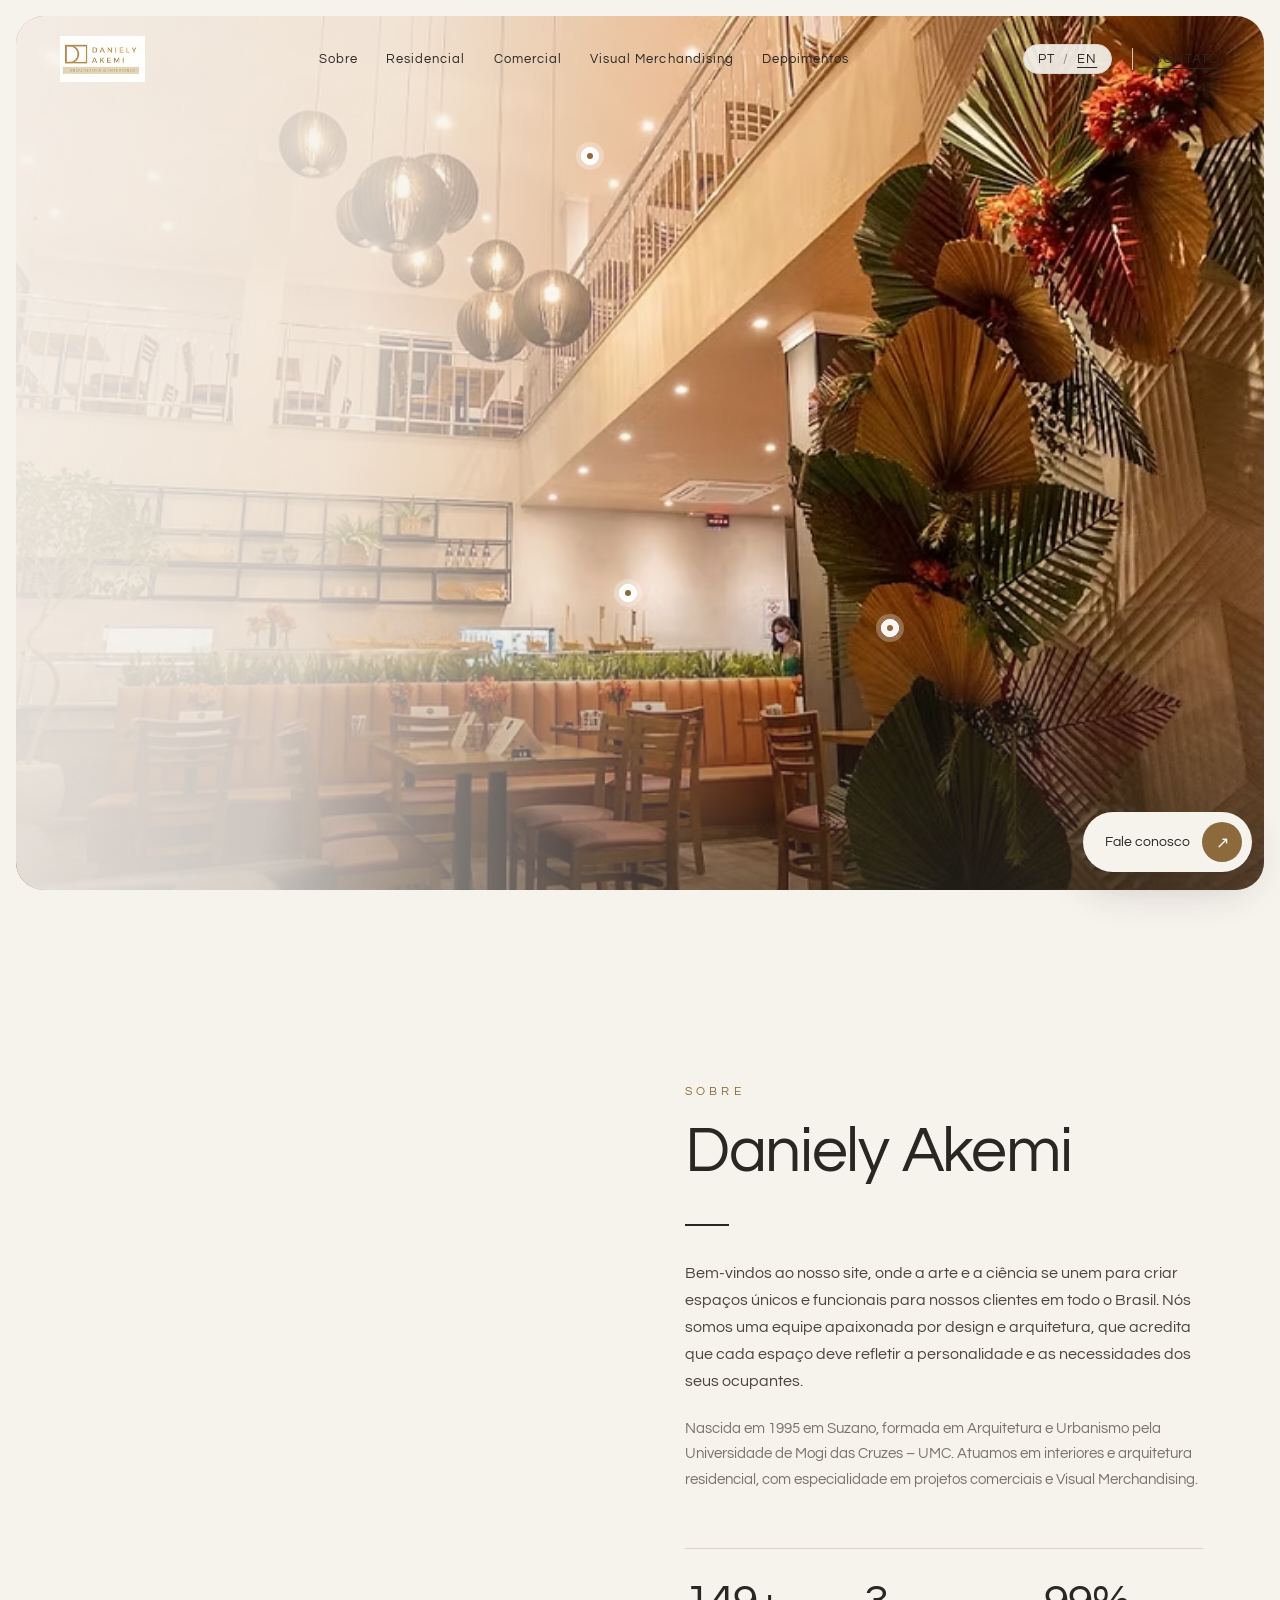
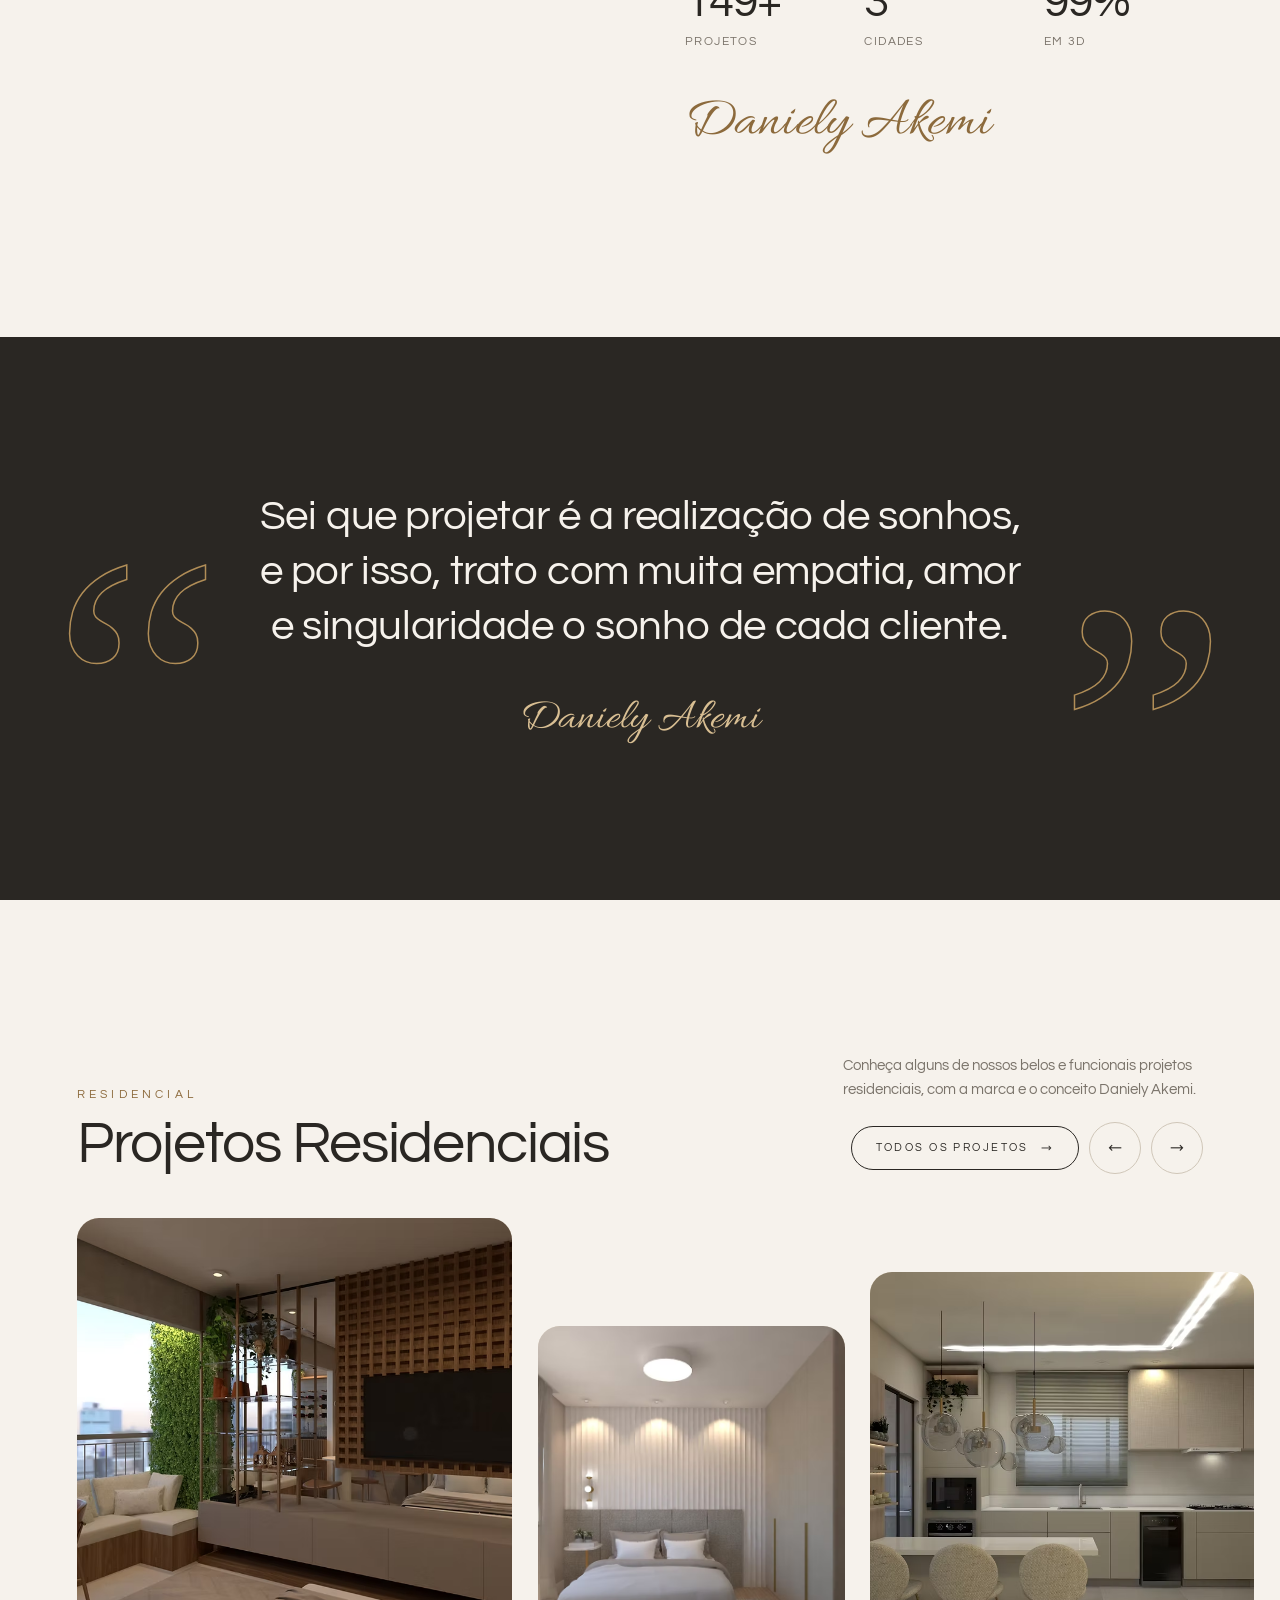
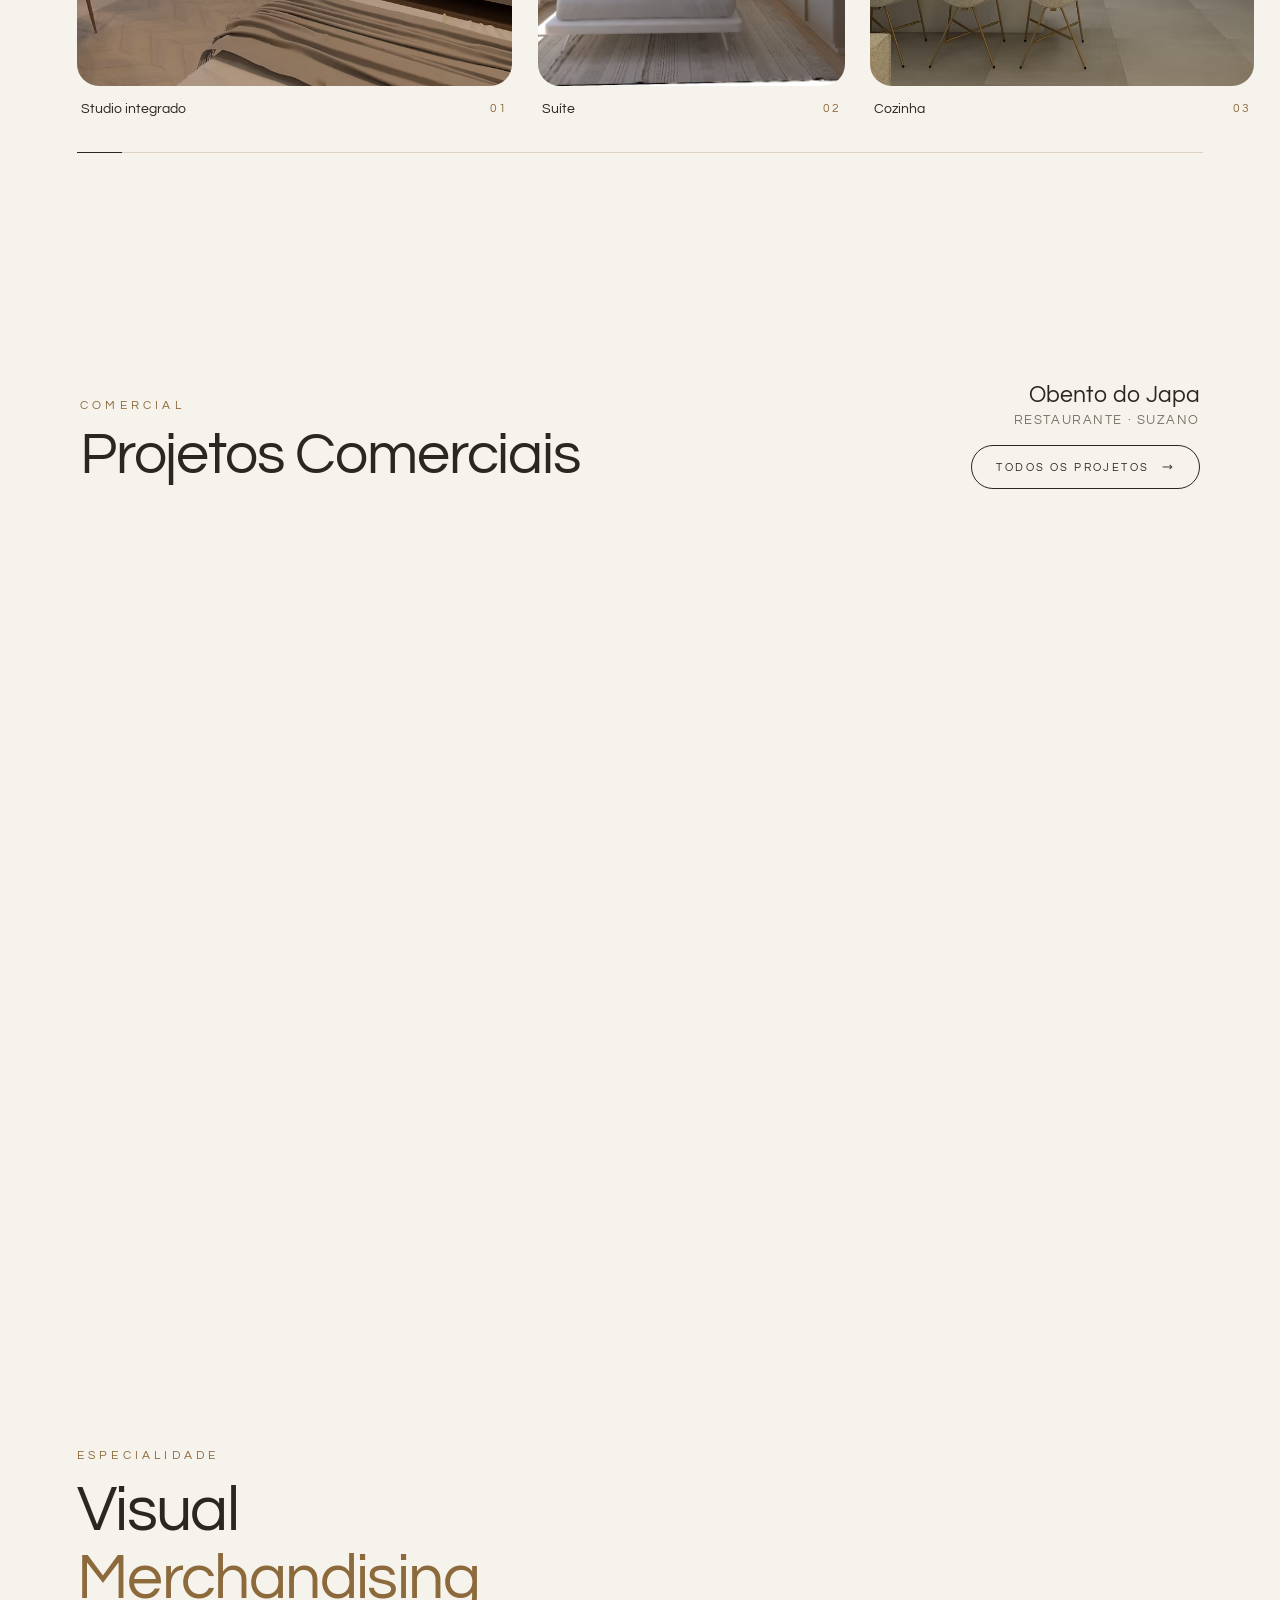
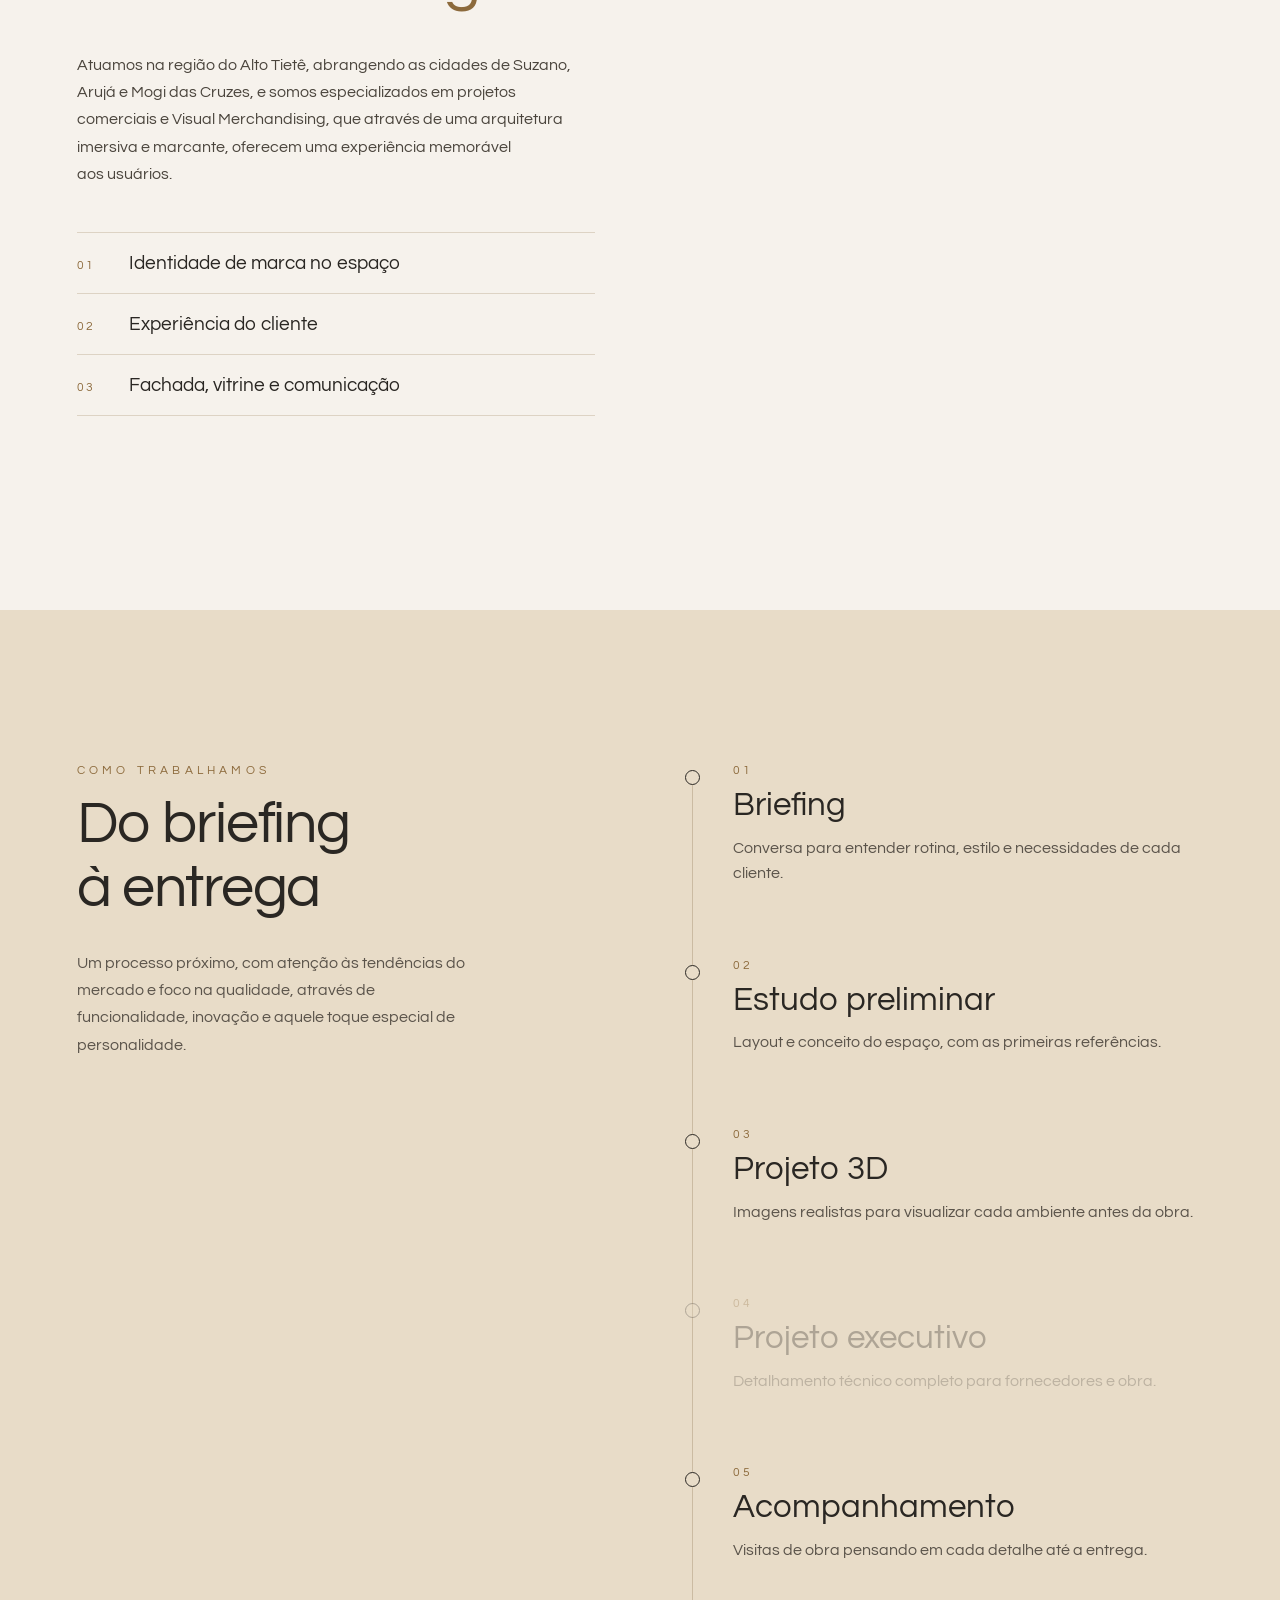
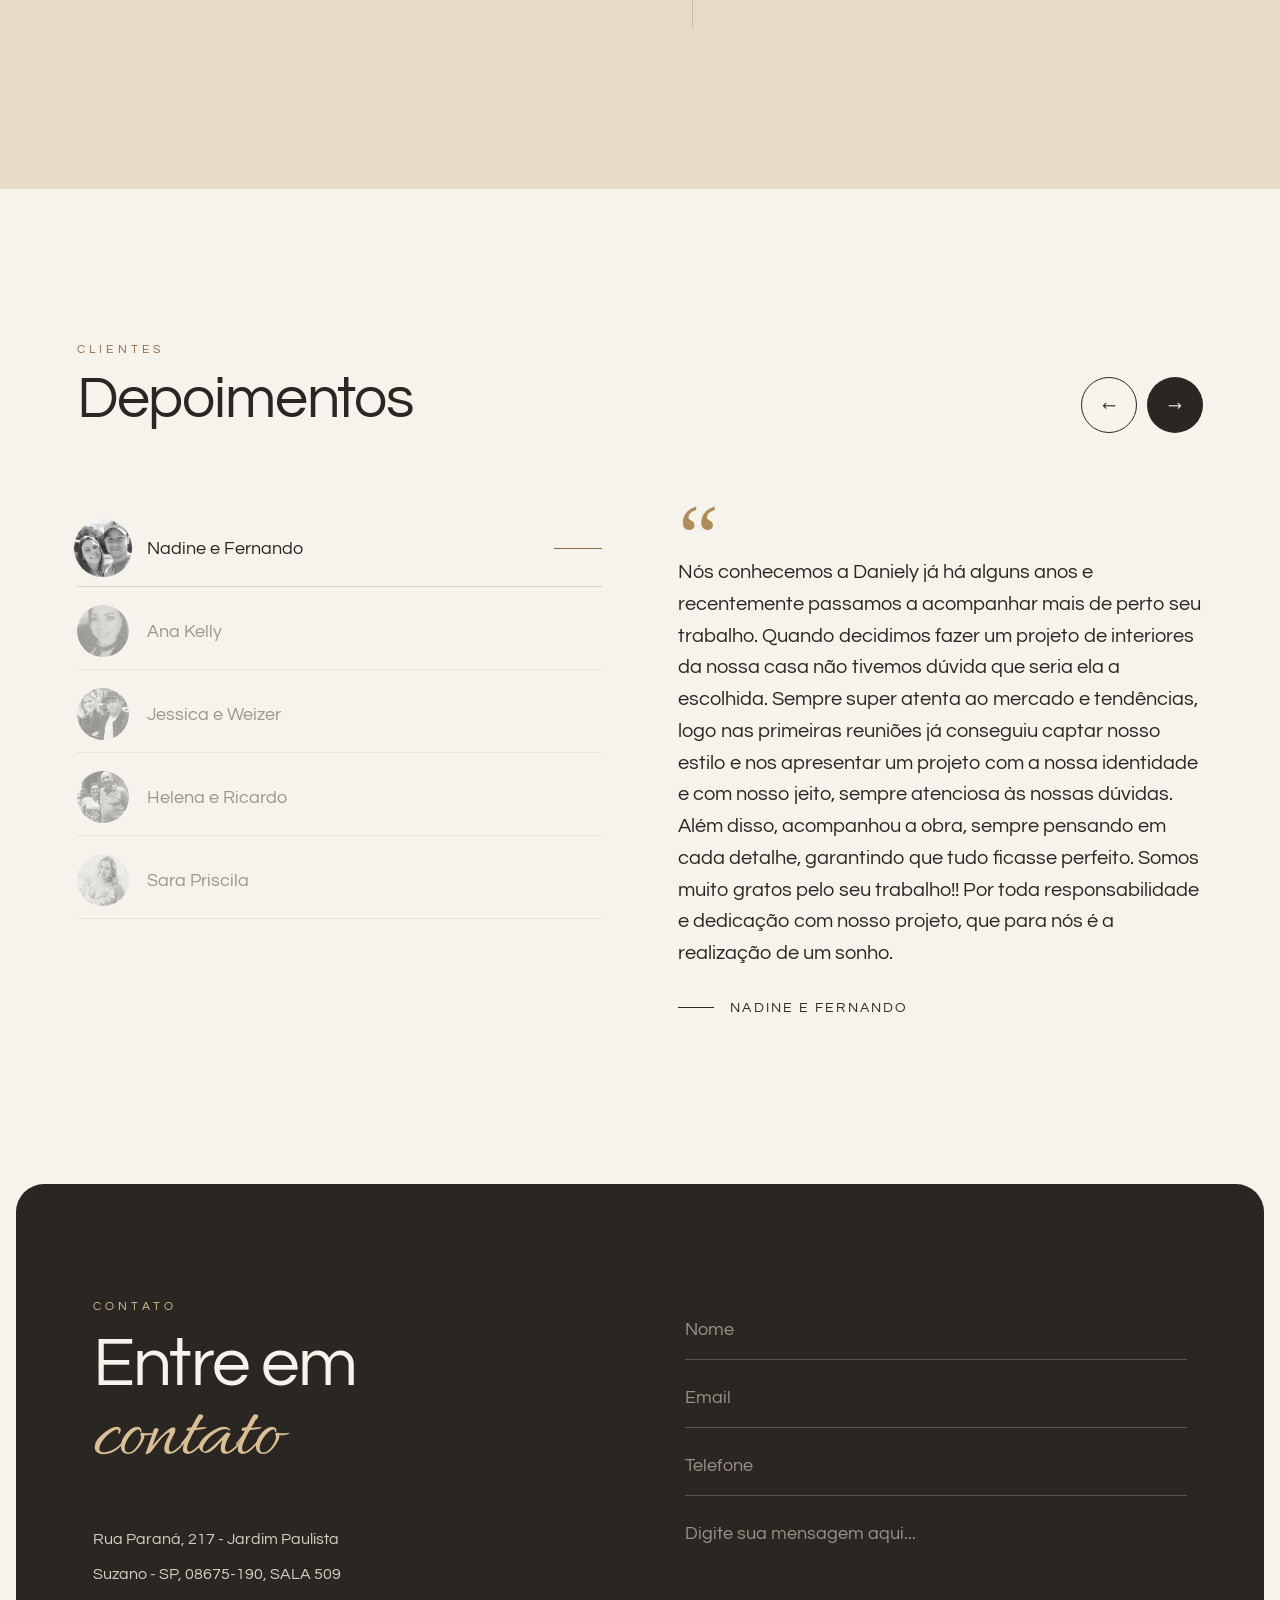
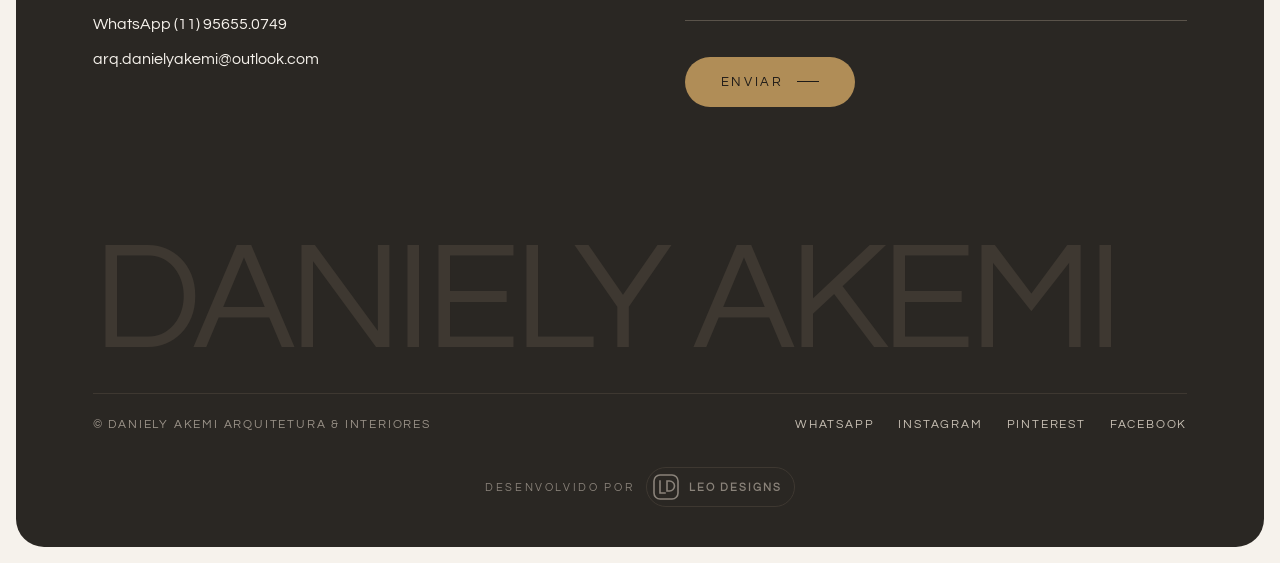
==== index.html @ 2394b812 "Site Daniely Akemi Arquitetura & Interiores" ====
<!DOCTYPE html>
<html lang="pt-BR">
<head>
<meta charset="utf-8">
<meta name="viewport" content="width=device-width, initial-scale=1">
<title>Daniely Akemi · Arquitetura &amp; Interiores</title>
<meta name="description" content="Escritório Daniely Akemi — Arquitetura &amp; Interiores em Suzano · SP. Projetos residenciais, comerciais e Visual Merchandising no Alto Tietê.">
<link rel="icon" href="img/logo.png">
<script>
  document.documentElement.classList.add('js');
  try { if (sessionStorage.getItem('yk-nav') === '1') document.documentElement.setAttribute('data-yknav', '1'); } catch (e) {}
</script>
<link rel="preconnect" href="https://fonts.googleapis.com">
<link rel="preconnect" href="https://fonts.gstatic.com" crossorigin>
<link href="https://fonts.googleapis.com/css2?family=Questrial&amp;family=Allura&amp;display=swap" rel="stylesheet">
<link rel="stylesheet" href="css/style.css">
</head>
<body>
<div class="page" data-yk>

  <div class="curtain" data-curtain>
    <div class="curtain-name" data-curtain-in>Daniely Akemi</div>
    <div class="curtain-lab" data-curtain-lab>ARQUITETURA &amp; INTERIORES</div>
  </div>

  <!-- PRELOADER -->
  <div class="pre" data-pre>
    <div class="pre-box">
      <svg class="pre-frame" viewBox="0 0 162 87" preserveAspectRatio="none" aria-hidden="true"><rect data-pre-rect x="0.5" y="0.5" width="161" height="86" vector-effect="non-scaling-stroke" pathLength="400"></rect></svg>
      <img class="pre-logo" data-pre-logo src="img/logo.png" alt="Daniely Akemi">
    </div>
    <div class="pre-foot">
      <span>ARQUITETURA &amp; INTERIORES — SUZANO · SP</span>
      <span class="pre-num" data-pre-num>000</span>
    </div>
    <div class="pre-bar"><div data-pre-bar></div></div>
  </div>

  <!-- CURSOR -->
  <div class="cur-dot" data-cur-dot></div>
  <div class="cur-ring" data-cur-ring><span class="cur-label" data-cur-label></span></div>

  <!-- NAV -->
  <header class="nav" data-nav>
    <a class="nav-logo" href="#topo" data-cursor="Início"><img src="img/logo.png" alt="Daniely Akemi Arquitetura &amp; Interiores"></a>
    <nav class="nav-links" aria-label="Principal">
      <a href="#sobre">Sobre</a>
      <a href="projetos.html#residencial">Residencial</a>
      <a href="projetos.html#comercial">Comercial</a>
      <a href="#vm">Visual Merchandising</a>
      <a href="#depoimentos">Depoimentos</a>
    </nav>
    <div class="nav-right">
      <span class="lang"><span>PT</span><span class="lang-sep">/</span><a href="https://www.danielyakemiarquitetura.com.br/en">EN</a></span>
      <span class="nav-sep"></span>
      <a class="nav-cta" href="#contato" data-mag>CONTATO</a>
    </div>
  </header>

  <main>
  <!-- HERO -->
  <section class="hero" id="topo" aria-label="Início">
    <div class="hero-frame">
      <div class="hero-bg" data-herobg>
        <div class="hero-depth" data-depth="-14">
          <img class="hero-img" data-heroimg src="img/hero.png" alt="Projeto comercial Obento do Japa">
        </div>
      </div>
      <div class="hero-shade"></div>

      <div class="hero-hot" data-herohot id="hots"></div>

      <div class="hero-main" data-herofade>
        <div class="hero-copy">
          <div data-depth="6">
            <div class="ovh"><div class="hero-kicker" data-r data-hero data-d=".05">ESCRITÓRIO DANIELY AKEMI</div></div>
            <h1 class="hero-title">
              <span class="rline"><span data-r data-hero data-d=".1">ARQUITETURA</span></span>
              <span class="rline"><span class="indent" data-r data-hero data-d=".2">&amp; INTERIORES</span></span>
            </h1>
            <div class="hero-sub"><div data-r data-hero data-d=".35">/ Residencial · Comercial · Visual Merchandising /</div></div>
            <div class="hero-cta" data-fade data-hero data-d=".5">
              <a class="btn-dark" href="#sobre" data-mag data-cursor="Ir">SAIBA MAIS <i></i></a>
            </div>
          </div>
        </div>
        <div class="hero-card-col">
          <div data-depth="-10">
            <div class="hero-card" data-mask data-hero data-d=".45">
              <div class="chips"><span class="chip">Interiores</span><span class="chip">Comercial</span><span class="chip dark">3D</span></div>
              <div class="hero-card-row">
                <div class="hero-card-text">
                  <div class="hero-card-title">Arquitetura imersiva e marcante</div>
                  <div class="hero-card-desc">Uma experiência memorável para quem vive e visita cada espaço.</div>
                </div>
                <a class="hero-3d" href="projetos.html#comercial" data-cursor="Tour">
                  <div class="hero-3d-lab">PROJETO 3D</div>
                  <div class="hero-3d-thumb"><img src="img/c_mesa.png" alt=""><span class="play"></span></div>
                </a>
              </div>
            </div>
          </div>
        </div>
      </div>

      <div class="hero-foot">
        <div class="hero-vm" data-mask data-hero data-d=".6">
          <div>
            <div class="hero-vm-title">Visual<br>Merchandising</div>
            <div class="hero-vm-desc">Projetos comerciais com<br>identidade de marca.</div>
          </div>
          <a class="hero-vm-thumb" href="#vm" data-cursor="Ver"><img src="img/cm3.png" alt=""></a>
        </div>
        <div class="hero-meta">
          <div class="hero-region" data-fade data-hero data-d=".7">
            <div class="avatars"><img src="img/t1.png" alt=""><img src="img/t5.png" alt=""></div>
            <div class="hero-region-name">Alto Tietê</div>
            <div class="hero-region-cities">Suzano · Arujá · Mogi</div>
          </div>
          <div class="hero-tag" data-fade data-hero data-d=".8">
            <div class="hero-tag-title">FUNCIONALIDADE, INOVAÇÃO &amp; PERSONALIDADE</div>
            <a href="#residencial">VER PROJETOS</a>
          </div>
        </div>
      </div>
    </div>
  </section>

  <!-- SOBRE -->
  <section class="about" id="sobre" aria-label="Sobre">
    <div>
      <div class="about-photo" data-mask>
        <div class="about-imgs" data-mask-img id="about-imgs"></div>
        <div class="about-shade"></div>
        <div class="about-ui">
          <div class="about-bars" id="about-bars"></div>
          <span class="about-num" data-abnum>01 / 08</span>
        </div>
      </div>
    </div>
    <div>
      <div class="ovh"><div class="eyebrow" data-r>SOBRE</div></div>
      <h2 class="about-title"><span class="rline"><span data-r data-d=".05">Daniely Akemi</span></span></h2>
      <div class="about-rule" data-fade data-d=".15"></div>
      <p class="about-lead" data-fade data-d=".2">Bem-vindos ao nosso site, onde a arte e a ciência se unem para criar espaços únicos e funcionais para nossos clientes em todo o Brasil. Nós somos uma equipe apaixonada por design e arquitetura, que acredita que cada espaço deve refletir a personalidade e as necessidades dos seus ocupantes.</p>
      <p class="about-more" data-fade data-d=".3">Nascida em 1995 em Suzano, formada em Arquitetura e Urbanismo pela Universidade de Mogi das Cruzes – UMC. Atuamos em interiores e arquitetura residencial, com especialidade em projetos comerciais e Visual Merchandising.</p>
      <div class="stats">
        <div><div class="stat-n"><span data-count="150" data-suffix="+">0</span></div><div class="stat-l">PROJETOS</div></div>
        <div><div class="stat-n"><span data-count="3">0</span></div><div class="stat-l">CIDADES</div></div>
        <div><div class="stat-n"><span data-count="100" data-suffix="%">0</span></div><div class="stat-l">EM 3D</div></div>
      </div>
      <div class="signature" data-fade data-d=".3">Daniely Akemi</div>
    </div>
  </section>

  <!-- CITAÇÃO -->
  <section class="quote" aria-label="Citação">
    <div class="quote-mark open" data-speed="-.15" aria-hidden="true">“</div>
    <div class="quote-mark close" data-speed=".15" aria-hidden="true">”</div>
    <blockquote>
      <span class="rline"><span data-r>Sei que projetar é a realização de sonhos,</span></span>
      <span class="rline"><span data-r data-d=".1">e por isso, trato com muita empatia, amor</span></span>
      <span class="rline"><span data-r data-d=".2">e singularidade o sonho de cada cliente.</span></span>
    </blockquote>
    <div class="quote-sign" data-fade data-d=".4">Daniely Akemi</div>
  </section>

  <!-- RESIDENCIAL -->
  <section class="res" id="residencial" aria-label="Projetos residenciais">
    <div class="sec-head">
      <div>
        <div class="eyebrow">RESIDENCIAL</div>
        <h2 class="sec-title">Projetos Residenciais</h2>
      </div>
      <div class="res-side">
        <p>Conheça alguns de nossos belos e funcionais projetos residenciais, com a marca e o conceito Daniely Akemi.</p>
        <div class="res-ctrls">
          <a class="btn-outline" href="projetos.html#residencial" data-cursor="Abrir">TODOS OS PROJETOS <span>→</span></a>
          <button class="circ" id="res-prev" aria-label="Anterior" data-cursor="Voltar">←</button>
          <button class="circ" id="res-next" aria-label="Próximo" data-cursor="Avançar">→</button>
        </div>
      </div>
    </div>
    <div class="htrack" data-htrack data-cursor="Arraste" id="res-track">
      <a class="res-cta" href="#contato" data-cursor="Contato" id="res-cta">
        <small>SEU PROJETO</small>
        <span>Vamos desenhar o seu espaço?</span>
      </a>
    </div>
    <div class="hprog"><div data-hbar></div></div>
  </section>

  <!-- COMERCIAL -->
  <section class="com" id="comercial" aria-label="Projetos comerciais">
    <div class="sec-head">
      <div>
        <div class="ovh"><div class="eyebrow" data-r>COMERCIAL</div></div>
        <h2 class="sec-title"><span class="rline"><span data-r data-d=".05">Projetos Comerciais</span></span></h2>
      </div>
      <div class="com-info" data-fade data-d=".15">
        <div class="com-info-name">Obento do Japa</div>
        <div class="com-info-meta">RESTAURANTE · SUZANO</div>
        <a class="btn-outline" href="projetos.html#comercial" data-cursor="Abrir">TODOS OS PROJETOS <span>→</span></a>
      </div>
    </div>
    <div class="com-row" data-mask id="com-row"></div>
  </section>

  <!-- VISUAL MERCHANDISING -->
  <section class="vm" id="vm" aria-label="Visual Merchandising">
    <div>
      <div class="ovh"><div class="eyebrow" data-r>ESPECIALIDADE</div></div>
      <h2 class="vm-title">
        <span class="rline"><span data-r data-d=".05">Visual</span></span>
        <span class="rline"><em data-r data-d=".12">Merchandising</em></span>
      </h2>
      <p class="vm-text" data-fade data-d=".2">Atuamos na região do Alto Tietê, abrangendo as cidades de Suzano, Arujá e Mogi das Cruzes, e somos especializados em projetos comerciais e Visual Merchandising, que através de uma arquitetura imersiva e marcante, oferecem uma experiência memorável aos usuários.</p>
      <div class="vm-list">
        <div data-fade data-d=".1"><span>01</span><span>Identidade de marca no espaço</span></div>
        <div data-fade data-d=".18"><span>02</span><span>Experiência do cliente</span></div>
        <div data-fade data-d=".26"><span>03</span><span>Fachada, vitrine e comunicação</span></div>
      </div>
    </div>
    <div class="vm-media">
      <div class="vm-main" data-mask>
        <div data-speed="-.07"><img data-mask-img src="img/cm1.png" alt="Salão Obento do Japa"></div>
      </div>
      <div class="vm-inset-wrap" data-speed=".1">
        <div class="vm-inset" data-mask data-d=".25"><img data-mask-img src="img/cm3.png" alt=""></div>
      </div>
    </div>
  </section>

  <!-- PROCESSO -->
  <section class="proc" aria-label="Processo">
    <div class="proc-grid">
      <div>
        <div class="proc-sticky">
          <div class="ovh"><div class="eyebrow" data-r>COMO TRABALHAMOS</div></div>
          <h2 class="proc-title">
            <span class="rline"><span data-r data-d=".05">Do briefing</span></span>
            <span class="rline"><span data-r data-d=".12">à entrega</span></span>
          </h2>
          <p class="proc-text" data-fade data-d=".2">Um processo próximo, com atenção às tendências do mercado e foco na qualidade, através de funcionalidade, inovação e aquele toque especial de personalidade.</p>
        </div>
      </div>
      <div class="steps" data-proc id="steps">
        <div class="steps-line"><div class="steps-fill" data-procfill></div></div>
      </div>
    </div>
  </section>

  <!-- DEPOIMENTOS -->
  <section class="tests" id="depoimentos" aria-label="Depoimentos">
    <div class="sec-head">
      <div>
        <div class="ovh"><div class="eyebrow" data-r>CLIENTES</div></div>
        <h2 class="sec-title"><span class="rline"><span data-r data-d=".05">Depoimentos</span></span></h2>
      </div>
      <div class="tests-ctrls">
        <button class="circ circ-lg" id="t-prev" data-mag aria-label="Anterior">←</button>
        <button class="circ circ-lg fill" id="t-next" data-mag aria-label="Próximo">→</button>
      </div>
    </div>
    <div class="tests-grid">
      <div class="t-list" id="t-list"></div>
      <div class="t-panels" id="t-panels" aria-live="polite"></div>
    </div>
  </section>
  </main>

  <!-- CONTATO -->
  <footer class="contact" id="contato">
    <div class="contact-box">
      <div class="contact-grid">
        <div>
          <div class="contact-eyebrow">CONTATO</div>
          <h2 class="contact-title">
            <span class="rline"><span data-r>Entre em</span></span>
            <span class="rline"><span class="script" data-r data-d=".1">contato</span></span>
          </h2>
          <div class="contact-info">
            <span>Rua Paraná, 217 - Jardim Paulista</span>
            <span>Suzano - SP, 08675-190, SALA 509</span>
            <a href="https://wa.me/5511956550749">WhatsApp (11) 95655.0749</a>
            <a href="mailto:arq.danielyakemi@outlook.com">arq.danielyakemi@outlook.com</a>
          </div>
        </div>
        <form class="form" id="form" novalidate>
          <input name="nome" placeholder="Nome" autocomplete="name" aria-label="Nome">
          <input name="email" placeholder="Email" type="email" autocomplete="email" aria-label="Email">
          <input name="telefone" placeholder="Telefone" type="tel" autocomplete="tel" aria-label="Telefone">
          <textarea name="mensagem" placeholder="Digite sua mensagem aqui..." rows="4" aria-label="Mensagem"></textarea>
          <div class="form-actions"><button class="btn-gold" type="submit" data-mag id="form-btn"><span id="form-label">ENVIAR</span> <i></i></button></div>
        </form>
      </div>
      <div class="big-name" data-fade aria-hidden="true">DANIELY AKEMI</div>
      <div class="foot-row">
        <span>© DANIELY AKEMI ARQUITETURA &amp; INTERIORES</span>
        <span class="foot-links"><a href="https://wa.me/5511956550749">WHATSAPP</a><a href="#">INSTAGRAM</a><a href="#">PINTEREST</a><a href="#">FACEBOOK</a></span>
      </div>
      <div class="foot-dev">
        <a class="devby" href="#" aria-label="Desenvolvido por Leo Designs">
          <span>DESENVOLVIDO POR</span>
          <span class="devby-tag">
            <svg width="26" height="26" viewBox="0 0 26 26" fill="none" stroke="currentColor" stroke-width="1.6" stroke-linecap="square" aria-hidden="true"><rect x="1" y="1" width="24" height="24" rx="6"></rect><path d="M7 7v12h5"></path><path d="M14 7h2.5a5 5 0 0 1 0 10H14z"></path></svg>
            <b>LEO DESIGNS</b>
          </span>
        </a>
      </div>
    </div>
  </footer>

  <!-- WhatsApp -->
  <a class="wa" href="https://wa.me/5511956550749" data-mag data-cursor="Olá">Fale conosco <span>↗</span></a>

  <!-- LIGHTBOX -->
  <div class="lb-home" id="lb" role="dialog" aria-modal="true" aria-label="Galeria">
    <div class="lb-bar">
      <span id="lb-title"></span>
      <button class="lb-close" id="lb-close" data-cursor="Fechar">FECHAR</button>
    </div>
    <div class="lb-stage">
      <img id="lb-img" src="" alt="">
      <button class="lb-arrow prev" id="lb-prev" aria-label="Anterior">←</button>
      <button class="lb-arrow next" id="lb-next" aria-label="Próximo">→</button>
    </div>
  </div>

</div>
<script src="js/yk.js"></script>
<script src="js/home.js"></script>
</body>
</html>
---- css/style.css ----
/* ============================================================
   Daniely Akemi · Arquitetura & Interiores
   Tokens, base, componentes compartilhados, Home e Projetos
   ============================================================ */

:root {
  --ink: #2A2723;
  --ink-deep: #1E1B18;
  --ink-2: #3A332B;
  --ink-3: #3E3831;
  --ink-4: #4A443C;
  --ink-5: #5A534A;

  --paper: #F6F2EC;
  --paper-2: #F3EADC;
  --paper-3: #EFE8DE;
  --paper-4: #EDE4D6;
  --paper-5: #EAE2D5;
  --sand: #E8DCC8;
  --stone: #E4DDD2;

  --line: #DDD3C4;
  --line-2: #CFC6B8;
  --line-3: #CBBBA2;

  --muted: #7A736A;
  --muted-2: #8A837A;
  --muted-3: #9A9288;
  --muted-4: #B5AEA4;

  --gold: #D9BF93;
  --bronze: #B08D57;
  --brown: #8C6A3C;

  --ease-curtain: cubic-bezier(.76, 0, .24, 1);
  --ease-reveal: cubic-bezier(.16, 1, .3, 1);
  --ease-fade: cubic-bezier(.65, 0, .35, 1);

  --pad-x: clamp(20px, 6vw, 96px);
  --font: 'Questrial', Helvetica, sans-serif;
  --script: 'Allura', cursive;
}

*, *::before, *::after { box-sizing: border-box; }

/* CSS crítico: pinta o fundo da cortina antes do JS (evita flash branco entre páginas) */
html[data-yknav], html[data-yknav] body { background: var(--ink) !important; }
html[data-yknav] body::before { content: ""; position: fixed; inset: 0; background: var(--ink); z-index: 2147483647; }
html[data-yknav] [data-pre] { display: none !important; }

html, body { margin: 0; background: var(--paper); color: var(--ink); -webkit-font-smoothing: antialiased; }
body { font-family: var(--font); }
a { color: inherit; text-decoration: none; }
:where(a:hover) { color: var(--brown); }
::selection { background: var(--bronze); color: #fff; }
button, input, textarea { font-family: inherit; }
img { display: block; }
h1, h2 { margin: 0; font-weight: 400; }
figure { margin: 0; }

.page { font-family: var(--font); background: var(--paper); overflow-x: clip; position: relative; }

/* ---------- Estados iniciais de reveal (só com JS) ---------- */
.js [data-r] { transform: translateY(110%); }
.js [data-fade] { opacity: 0; transform: translateY(30px); }
.js [data-mask] { clip-path: inset(100% 0 0 0); }
.js [data-mask-img] { transform: scale(1.25); }

.rline { display: block; overflow: hidden; padding-bottom: .08em; }
.rline > [data-r] { display: block; }
.eyebrow { font-size: 12px; letter-spacing: .35em; color: var(--brown); }

/* ---------- Cortina de transição ---------- */
.curtain {
  position: fixed; inset: 0; z-index: 300; background: var(--ink);
  display: flex; flex-direction: column; align-items: center; justify-content: center; gap: 14px;
  pointer-events: none; clip-path: inset(100% 0 0 0);
}
.curtain-name { font-family: var(--script); font-size: clamp(48px, 6vw, 84px); color: var(--gold); line-height: 1; }
.curtain-lab { font-size: 11px; letter-spacing: .4em; color: var(--muted-4); }

/* ---------- Botões / controles ---------- */
.btn-dark {
  display: inline-flex; align-items: center; gap: 14px;
  background: var(--ink); color: var(--paper);
  padding: 17px 34px; border-radius: 999px; font-size: 13px; letter-spacing: .2em;
}
.btn-dark i, .btn-gold i { display: block; width: 22px; height: 1px; background: var(--bronze); }
.btn-gold {
  display: inline-flex; align-items: center; gap: 14px;
  background: var(--bronze); color: var(--ink-deep); border: none;
  padding: 18px 36px; border-radius: 999px; font-size: 13px; letter-spacing: .2em; cursor: pointer;
}
.btn-gold i { background: var(--ink-deep); }
.btn-outline {
  display: inline-flex; align-items: center; gap: 12px;
  border: 1px solid var(--ink); border-radius: 999px; padding: 14px 24px;
  font-size: 11px; letter-spacing: .22em; transition: background .4s, color .4s;
}
.btn-outline span { font-size: 14px; }
.btn-outline:hover { background: var(--ink); color: var(--paper); }
.circ {
  width: 52px; height: 52px; border-radius: 50%; border: 1px solid var(--line-2);
  background: transparent; color: var(--ink); font-size: 18px; cursor: pointer;
  transition: background .3s, color .3s;
}
.circ:hover { background: var(--ink); color: var(--paper); }
.circ-lg { width: 56px; height: 56px; border: 1px solid var(--ink); }
.circ-lg.fill { background: var(--ink); color: var(--paper); border: none; }
.circ-lg.fill:hover { background: var(--brown); }

/* ---------- Tag "Desenvolvido por Leo Designs" ---------- */
.devby { display: inline-flex; align-items: center; gap: 12px; color: var(--muted-2); font-size: 11px; letter-spacing: .24em; transition: color .3s; }
.devby-tag { display: inline-flex; align-items: center; gap: 10px; padding: 6px 12px 6px 6px; border: 1px solid var(--ink-3); border-radius: 999px; }
.devby-tag b { font-weight: 600; letter-spacing: .18em; }
.devby:hover { color: var(--gold); }
.devby.light { }
.devby.light .devby-tag { border-color: #D8D0C4; }
.devby.light:hover { color: var(--ink); }

/* ============================================================
   HOME
   ============================================================ */

/* Preloader */
.pre {
  position: fixed; inset: 0; z-index: 100; background: var(--paper);
  display: flex; align-items: center; justify-content: center; clip-path: inset(0 0 0 0);
}
.pre-box { position: relative; width: min(70vw, 340px); aspect-ratio: 162/87; display: flex; align-items: center; justify-content: center; }
.pre-frame { position: absolute; inset: -14px; width: calc(100% + 28px); height: calc(100% + 28px); overflow: visible; }
.pre-frame rect { fill: none; stroke: var(--bronze); stroke-width: 1; stroke-dasharray: 400; stroke-dashoffset: 400; }
.pre-logo {
  width: 100%; mix-blend-mode: multiply; opacity: 0; transform: translateY(12px) scale(.96);
  transition: opacity 1s ease, transform 1.2s var(--ease-reveal);
}
.pre-foot {
  position: absolute; left: clamp(20px, 4vw, 56px); right: clamp(20px, 4vw, 56px); bottom: clamp(20px, 4vw, 48px);
  display: flex; justify-content: space-between; align-items: flex-end; gap: 24px;
  font-size: 12px; letter-spacing: .3em; color: var(--muted-2);
}
.pre-num { font-size: clamp(48px, 7vw, 96px); letter-spacing: -.02em; color: var(--ink); line-height: .8; }
.pre-bar { position: absolute; left: 0; right: 0; bottom: 0; height: 2px; background: var(--sand); }
.pre-bar div { height: 100%; background: var(--bronze); transform: scaleX(0); transform-origin: left; }

/* Cursor customizado (só ponteiro fino) */
.cur-dot { position: fixed; left: 0; top: 0; width: 6px; height: 6px; margin: -3px 0 0 -3px; border-radius: 50%; background: var(--brown); z-index: 90; pointer-events: none; opacity: 0; }
.cur-ring {
  position: fixed; left: 0; top: 0; width: 40px; height: 40px; margin: -20px 0 0 -20px; border-radius: 50%;
  border: 1px solid var(--bronze); z-index: 89; pointer-events: none; opacity: 0;
  display: flex; align-items: center; justify-content: center;
  transition: width .45s var(--ease-reveal), height .45s var(--ease-reveal), margin .45s var(--ease-reveal), background .3s;
}
.cur-label { font-size: 11px; letter-spacing: .2em; color: #fff; opacity: 0; transition: opacity .3s; }
@media (pointer: coarse) { .cur-dot, .cur-ring { display: none; } }

/* Header em pílula */
.nav {
  position: fixed; top: 16px; left: 16px; right: 16px; z-index: 50;
  display: flex; align-items: center; justify-content: space-between; gap: 24px;
  padding: 20px clamp(20px, 3.4vw, 52px); border-radius: 28px 28px 0 0;
  transition: background .5s, backdrop-filter .5s, padding .5s, border-radius .5s, box-shadow .5s;
}
.nav.on {
  background: rgba(246, 242, 236, .82); backdrop-filter: blur(16px); -webkit-backdrop-filter: blur(16px);
  padding-top: 12px; padding-bottom: 12px; border-radius: 999px; box-shadow: 0 10px 30px rgba(42, 39, 35, .08);
}
.nav-logo { display: flex; align-items: center; flex: none; }
.nav-logo img { height: 46px; mix-blend-mode: multiply; }
.nav-links { display: flex; gap: clamp(14px, 2.2vw, 36px); font-size: 13px; letter-spacing: .08em; white-space: nowrap; justify-content: center; }
.nav-right { display: flex; align-items: center; gap: 20px; font-size: 13px; letter-spacing: .08em; white-space: nowrap; flex: none; }
.lang { display: flex; gap: 8px; align-items: center; background: rgba(246, 242, 236, .92); border: 1px solid var(--line); border-radius: 999px; padding: 7px 14px; }
.lang a { color: var(--ink); text-decoration: underline; text-underline-offset: 4px; }
.lang-sep { color: var(--muted-2); }
.nav-sep { width: 1px; height: 22px; background: var(--line-2); }
.nav-cta { text-decoration: underline; text-underline-offset: 5px; display: inline-block; }
@media (max-width: 1079px) { .nav-links { display: none; } }
@media (max-width: 520px) { .nav-logo img { height: 36px; } .nav-right { gap: 12px; } .nav-sep { display: none; } }

/* Hero */
.hero { padding: 16px; }
.hero-frame { position: relative; min-height: calc(100vh - 32px); border-radius: 28px; overflow: hidden; background: var(--paper-3); display: flex; flex-direction: column; }
.hero-bg { position: absolute; left: 0; right: 0; top: -8%; bottom: -8%; }
.hero-depth { position: absolute; inset: -3%; }
.hero-img { width: 100%; height: 100%; object-fit: cover; object-position: 50% 50%; transform: scale(1.22); transform-origin: 50% 50%; }
.hero-shade {
  position: absolute; inset: 0; pointer-events: none;
  background: linear-gradient(100deg, rgba(246, 242, 236, .94) 0%, rgba(246, 242, 236, .8) 28%, rgba(246, 242, 236, .2) 52%, rgba(246, 242, 236, 0) 64%),
              linear-gradient(0deg, rgba(42, 39, 35, .62) 0%, rgba(42, 39, 35, 0) 34%);
}
.hero-hot { position: absolute; inset: 0; z-index: 4; pointer-events: none; }
.hot { position: absolute; pointer-events: auto; }
.hot-btn {
  position: relative; width: 18px; height: 18px; margin: -9px 0 0 -9px; border-radius: 50%; border: none; padding: 0;
  background: rgba(255, 255, 255, .95); box-shadow: 0 0 0 5px rgba(255, 255, 255, .28); cursor: pointer; display: block;
}
.hot-pulse { position: absolute; inset: 0; border-radius: 50%; border: 1px solid #fff; }
.hot-core { position: absolute; inset: 6px; border-radius: 50%; background: var(--brown); }
.hot-tip {
  position: absolute; left: 18px; bottom: 18px; width: 210px; padding: 16px 18px;
  background: rgba(246, 242, 236, .94); backdrop-filter: blur(10px); border-radius: 16px; box-shadow: 0 20px 40px rgba(42, 39, 35, .18);
  opacity: 0; transform: translateY(10px) scale(.94); transform-origin: bottom left;
  transition: opacity .45s, transform .6s var(--ease-reveal); pointer-events: none;
}
.hot.open .hot-tip { opacity: 1; transform: none; }
.hot-tag { font-size: 10px; letter-spacing: .25em; color: var(--brown); margin-bottom: 6px; }
.hot-title { font-size: 16px; line-height: 1.25; color: var(--ink); }

.hero-main {
  position: relative; z-index: 3; flex: 1; display: grid; gap: 40px; align-items: center;
  grid-template-columns: repeat(auto-fit, minmax(min(100%, 440px), 1fr));
  padding: clamp(130px, 16vh, 170px) var(--pad-x) 40px; pointer-events: none;
}
.hero-copy { pointer-events: auto; }
.hero-kicker { font-size: clamp(11px, .9vw, 13px); letter-spacing: .35em; color: var(--brown); padding-bottom: 22px; }
.hero-title { font-size: clamp(44px, 5.8vw, 96px); line-height: .95; letter-spacing: -.025em; color: var(--ink); }
.hero-title .rline { padding-bottom: .06em; }
.hero-title .indent { padding-left: .9em; }
.hero-sub { margin-top: 26px; overflow: hidden; }
.hero-sub > div { font-size: clamp(15px, 1.25vw, 19px); color: var(--ink-4); padding-left: clamp(0px, 4vw, 80px); }
.hero-cta { margin-top: 44px; padding-left: clamp(0px, 4vw, 80px); }
.hero-card-col { display: flex; justify-content: flex-end; pointer-events: auto; }
.hero-card {
  width: min(100%, 440px); background: rgba(250, 248, 244, .9); backdrop-filter: blur(14px);
  border-radius: 28px; padding: 26px 26px 30px; box-shadow: 0 30px 60px rgba(42, 39, 35, .14);
}
.chips { display: flex; gap: 8px; flex-wrap: wrap; }
.chip { border: 1px solid var(--line-2); border-radius: 999px; padding: 7px 14px; font-size: 12px; }
.chip.dark { background: var(--ink); color: var(--paper); border-color: var(--ink); }
.hero-card-row { display: flex; gap: 20px; margin-top: 22px; align-items: flex-start; }
.hero-card-text { flex: 1; min-width: 0; }
.hero-card-title { font-size: clamp(20px, 1.7vw, 26px); line-height: 1.2; text-wrap: pretty; }
.hero-card-desc { font-size: 14px; color: var(--muted); margin-top: 12px; line-height: 1.5; }
.hero-3d { width: 112px; flex: none; background: var(--paper-5); border-radius: 18px; padding: 12px 10px 10px; text-align: center; display: block; }
.hero-3d-lab { font-size: 10px; letter-spacing: .22em; margin-bottom: 10px; }
.hero-3d-thumb { position: relative; height: 84px; border-radius: 12px; overflow: hidden; }
.hero-3d-thumb img { width: 100%; height: 100%; object-fit: cover; }
.play { position: absolute; left: 50%; top: 50%; width: 34px; height: 34px; margin: -17px 0 0 -17px; border-radius: 50%; background: var(--brown); display: flex; align-items: center; justify-content: center; }
.play::after { content: ""; border-left: 9px solid #fff; border-top: 6px solid transparent; border-bottom: 6px solid transparent; margin-left: 3px; }

.hero-foot { position: relative; z-index: 3; display: grid; gap: 24px; align-items: end; grid-template-columns: repeat(auto-fit, minmax(min(100%, 320px), 1fr)); }
.hero-vm {
  max-width: 400px; background: var(--brown); color: #fff; border-radius: 0 28px 0 0; padding: 30px 36px 34px;
  display: flex; gap: 20px; align-items: flex-end; justify-content: space-between;
}
.hero-vm-title { font-size: clamp(22px, 1.9vw, 28px); line-height: 1.15; }
.hero-vm-desc { font-size: 13px; margin-top: 22px; line-height: 1.5; color: var(--paper-2); }
.hero-vm-thumb { width: 84px; height: 104px; border-radius: 14px; overflow: hidden; flex: none; display: block; }
.hero-vm-thumb img { width: 100%; height: 100%; object-fit: cover; }
.hero-meta { display: flex; gap: clamp(24px, 4vw, 64px); align-items: flex-end; justify-content: flex-end; padding: 0 clamp(20px, 5vw, 80px) 34px; flex-wrap: wrap; color: #fff; }
.hero-region { text-align: center; }
.avatars { display: flex; justify-content: center; }
.avatars img { width: 40px; height: 40px; border-radius: 50%; border: 2px solid #fff; object-fit: cover; }
.avatars img + img { margin-left: -10px; }
.hero-region-name { font-family: var(--script); font-size: 44px; line-height: 1; margin-top: 6px; }
.hero-region-cities { font-size: 12px; letter-spacing: .12em; }
.hero-tag { max-width: 340px; }
.hero-tag-title { font-size: clamp(20px, 1.9vw, 28px); line-height: 1.12; letter-spacing: .01em; }
.hero-tag a { display: inline-block; margin-top: 20px; color: #fff; font-size: 12px; letter-spacing: .2em; text-decoration: underline; text-underline-offset: 5px; }

/* Sobre */
.about {
  padding: clamp(90px, 14vw, 180px) var(--pad-x); display: grid; align-items: center;
  grid-template-columns: repeat(auto-fit, minmax(min(100%, 400px), 1fr)); gap: clamp(40px, 7vw, 120px);
  max-width: 1440px; margin: 0 auto;
}
.about-photo { border-radius: 220px 220px 24px 24px; overflow: hidden; aspect-ratio: 665/781; background: var(--sand); position: relative; }
.about-imgs { position: absolute; inset: 0; }
.about-imgs img { position: absolute; inset: 0; width: 100%; height: 100%; object-fit: cover; object-position: 50% 50%; clip-path: inset(100% 0 0 0); will-change: clip-path, transform; backface-visibility: hidden; }
.about-shade { position: absolute; left: 0; right: 0; bottom: 0; height: 30%; background: linear-gradient(0deg, rgba(30, 27, 24, .45), rgba(30, 27, 24, 0)); z-index: 9; pointer-events: none; }
.about-ui { position: absolute; left: 50%; top: 34px; transform: translateX(-50%); width: 46%; z-index: 10; display: flex; flex-direction: column; align-items: center; gap: 10px; }
.about-bars { display: flex; gap: 5px; width: 100%; }
.about-bars button { flex: 1; height: 14px; padding: 6px 0; border: none; background: transparent; cursor: pointer; }
.about-bars span { display: block; height: 2px; border-radius: 2px; background: rgba(255, 255, 255, .4); overflow: hidden; }
.about-bars i { display: block; height: 100%; background: #fff; transform: scaleX(0); transform-origin: left; }
.about-num { font-size: 11px; letter-spacing: .25em; color: #fff; text-shadow: 0 1px 6px rgba(0, 0, 0, .35); }
.about-title { margin-top: 22px; font-size: clamp(40px, 5vw, 76px); line-height: 1; letter-spacing: -.02em; }
.about-title .rline { padding-bottom: .08em; }
.about-rule { width: 44px; height: 2px; background: var(--ink); margin: 34px 0; }
.about-lead { margin: 0; font-size: clamp(16px, 1.25vw, 19px); line-height: 1.7; color: var(--ink-4); max-width: 560px; text-wrap: pretty; }
.about-more { margin: 20px 0 0; font-size: 15px; line-height: 1.7; color: var(--muted); max-width: 560px; text-wrap: pretty; }
.stats { display: grid; grid-template-columns: repeat(3, minmax(0, 1fr)); gap: 20px; margin-top: 56px; border-top: 1px solid var(--line); padding-top: 30px; max-width: 560px; }
.stat-n { font-size: clamp(36px, 3.6vw, 54px); line-height: 1; letter-spacing: -.02em; }
.stat-l { font-size: 12px; letter-spacing: .12em; color: var(--muted); margin-top: 10px; }
.signature { font-family: var(--script); font-size: 56px; color: var(--brown); margin-top: 40px; }

/* Citação */
.quote { position: relative; padding: clamp(80px, 12vw, 160px) var(--pad-x); background: var(--ink); color: var(--paper); overflow: hidden; text-align: center; }
.quote-mark { position: absolute; font-size: clamp(220px, 30vw, 460px); line-height: 1; color: transparent; -webkit-text-stroke: 1.5px var(--bronze); font-family: Georgia, serif; pointer-events: none; }
.quote-mark.open { left: 4%; top: 4%; }
.quote-mark.close { right: 4%; bottom: -30%; }
.quote blockquote { position: relative; margin: 0 auto; max-width: 1000px; font-size: clamp(26px, 3.3vw, 50px); line-height: 1.22; letter-spacing: -.01em; }
.quote-sign { font-family: var(--script); font-size: 44px; color: var(--gold); margin-top: 36px; }

/* Cabeçalhos de seção */
.sec-head { display: flex; justify-content: space-between; align-items: flex-end; gap: 24px; flex-wrap: wrap; }
.sec-title { margin-top: 14px; font-size: clamp(36px, 4.6vw, 70px); line-height: 1; letter-spacing: -.02em; }

/* Residencial */
.res { position: relative; padding: clamp(90px, 12vw, 160px) 0 clamp(40px, 6vw, 80px); }
.res .sec-head { padding: 0 var(--pad-x); margin-bottom: clamp(24px, 4vh, 48px); }
.res-side { display: flex; flex-direction: column; align-items: flex-end; gap: 20px; }
.res-side p { margin: 0; max-width: 360px; font-size: 15px; line-height: 1.6; color: var(--muted); }
.res-ctrls { display: flex; gap: 10px; align-items: center; flex-wrap: wrap; justify-content: flex-end; }
.htrack {
  display: flex; gap: clamp(16px, 2vw, 28px); padding: 0 var(--pad-x); align-items: flex-end;
  overflow-x: auto; scrollbar-width: none; cursor: grab; user-select: none; overscroll-behavior-x: contain;
}
.htrack::-webkit-scrollbar { display: none; }
.res-item { flex: none; cursor: pointer; }
.res-item .ph { border-radius: 22px; overflow: hidden; background: var(--sand); }
.res-item img { width: 110%; height: 100%; object-fit: cover; display: block; margin-left: -5%; transition: scale 1.2s var(--ease-reveal); }
.res-item:hover img { scale: 1.03; }
.res-item figcaption { display: flex; justify-content: space-between; gap: 12px; padding: 16px 4px 0; font-size: 14px; }
.res-item figcaption span + span { color: var(--brown); font-size: 12px; letter-spacing: .15em; }
.res-cta {
  flex: none; width: clamp(240px, 26vw, 380px); height: clamp(260px, 52vh, 520px); border-radius: 22px; border: 1px solid var(--line-2);
  display: flex; flex-direction: column; justify-content: space-between; padding: 32px; margin-bottom: 38px;
}
.res-cta small { font-size: 12px; letter-spacing: .3em; color: var(--brown); }
.res-cta span { font-size: clamp(24px, 2.4vw, 36px); line-height: 1.1; }
.hprog { margin: clamp(24px, 4vh, 44px) var(--pad-x) 0; height: 1px; background: var(--line); }
.hprog div { height: 1px; background: var(--ink); transform: scaleX(0); transform-origin: left; }

/* Comercial */
.com { padding: clamp(90px, 12vw, 160px) 16px 16px; }
.com .sec-head { padding: 0 clamp(4px, 5vw, 80px) 48px; max-width: 1440px; margin: 0 auto; }
.com-info { text-align: right; }
.com-info-name { font-size: clamp(20px, 1.8vw, 26px); }
.com-info-meta { font-size: 13px; color: var(--muted); letter-spacing: .12em; margin-top: 6px; }
.com-info .btn-outline { margin-top: 18px; }
.com-row { display: flex; gap: 10px; height: clamp(420px, 78vh, 760px); }
.com-item { position: relative; flex: 1 1 0%; min-width: 56px; border-radius: 24px; overflow: hidden; transition: flex 1s var(--ease-curtain); background: var(--ink-2); cursor: pointer; }
.com-item.active { flex: 5 1 0%; }
.com-item img { position: absolute; inset: 0; width: 100%; height: 100%; object-fit: cover; filter: saturate(.5); transition: filter .8s; }
.com-item.active img { filter: saturate(1); }
.com-shade { position: absolute; inset: 0; background: linear-gradient(0deg, rgba(30, 27, 24, .7), rgba(30, 27, 24, 0) 45%); }
.com-num { position: absolute; left: 22px; top: 22px; font-size: 12px; letter-spacing: .2em; color: #fff; }
.com-cap { position: absolute; left: 28px; right: 28px; bottom: 28px; color: #fff; opacity: 0; transform: translateY(24px); transition: opacity .6s ease .25s, transform .9s var(--ease-reveal) .25s; }
.com-item.active .com-cap { opacity: 1; transform: none; }
.com-cap b { display: block; font-weight: 400; font-size: clamp(24px, 2.4vw, 36px); line-height: 1.1; }
.com-cap span { display: block; font-size: 14px; color: var(--paper-4); margin-top: 8px; }

/* Visual Merchandising */
.vm {
  padding: clamp(90px, 12vw, 170px) var(--pad-x); display: grid; align-items: center;
  grid-template-columns: repeat(auto-fit, minmax(min(100%, 400px), 1fr)); gap: clamp(40px, 7vw, 110px);
  max-width: 1440px; margin: 0 auto;
}
.vm-title { margin-top: 18px; font-size: clamp(40px, 5vw, 80px); line-height: .98; letter-spacing: -.025em; }
.vm-title em { font-style: normal; color: var(--brown); }
.vm-text { margin: 36px 0 0; font-size: clamp(16px, 1.2vw, 18px); line-height: 1.7; color: var(--ink-4); max-width: 520px; text-wrap: pretty; }
.vm-list { margin-top: 44px; border-top: 1px solid var(--line); }
.vm-list > div { display: flex; gap: 24px; align-items: baseline; padding: 20px 0; border-bottom: 1px solid var(--line); }
.vm-list span:first-child { font-size: 12px; letter-spacing: .2em; color: var(--brown); width: 28px; }
.vm-list span:last-child { font-size: clamp(18px, 1.5vw, 22px); }
.vm-media { position: relative; }
.vm-main { border-radius: 28px; overflow: hidden; aspect-ratio: 4/5; }
.vm-main > div { width: 100%; height: 114%; margin-top: -7%; }
.vm-main img, .vm-inset img { width: 100%; height: 100%; object-fit: cover; display: block; }
.vm-inset-wrap { position: absolute; left: -8%; bottom: 10%; width: 38%; }
.vm-inset { border-radius: 18px; overflow: hidden; aspect-ratio: 3/4; border: 8px solid var(--paper); }

/* Processo */
.proc { background: var(--sand); padding: clamp(90px, 12vw, 160px) var(--pad-x); }
.proc-grid { max-width: 1440px; margin: 0 auto; display: grid; grid-template-columns: repeat(auto-fit, minmax(min(100%, 380px), 1fr)); gap: clamp(40px, 7vw, 110px); }
.proc-sticky { position: sticky; top: 140px; }
.proc-title { margin-top: 18px; font-size: clamp(36px, 4.6vw, 70px); line-height: 1; letter-spacing: -.02em; }
.proc-text { margin: 28px 0 0; font-size: 16px; line-height: 1.7; color: var(--ink-5); max-width: 400px; }
.steps { position: relative; padding-left: 48px; }
.steps-line { position: absolute; left: 7px; top: 8px; bottom: 8px; width: 1px; background: var(--line-3); }
.steps-fill { width: 1px; height: 100%; background: var(--ink); transform: scaleY(0); transform-origin: top; }
.step { position: relative; padding: 0 0 clamp(56px, 8vh, 90px); opacity: .3; transition: opacity .6s; }
.step.on { opacity: 1; }
.step-dot { position: absolute; left: -48px; top: 6px; width: 15px; height: 15px; border-radius: 50%; border: 1px solid var(--ink); background: var(--sand); transition: background .5s, transform .5s; }
.step.on .step-dot { background: var(--ink); transform: scale(1.15); }
.step-n { font-size: 12px; letter-spacing: .25em; color: var(--brown); }
.step-t { font-size: clamp(26px, 2.6vw, 40px); line-height: 1.1; margin-top: 10px; }
.step-d { font-size: 16px; line-height: 1.6; color: var(--ink-5); margin-top: 12px; max-width: 460px; }

/* Depoimentos */
.tests { padding: clamp(90px, 12vw, 160px) var(--pad-x); max-width: 1440px; margin: 0 auto; }
.tests .sec-head { margin-bottom: clamp(40px, 6vw, 80px); }
.tests-ctrls { display: flex; gap: 10px; }
.tests-grid { display: grid; grid-template-columns: repeat(auto-fit, minmax(min(100%, 300px), 1fr)); gap: clamp(32px, 6vw, 96px); align-items: start; }
.t-list { display: flex; flex-direction: column; gap: 6px; }
.t-item { display: flex; align-items: center; gap: 18px; padding: 12px 0; background: none; border: none; border-bottom: 1px solid var(--line); cursor: pointer; text-align: left; color: var(--ink); opacity: .45; transition: opacity .4s; }
.t-item.active { opacity: 1; }
.t-item img { width: 52px; height: 52px; border-radius: 50%; object-fit: cover; filter: grayscale(1); transition: transform .5s var(--ease-reveal); }
.t-item.active img { transform: scale(1.12); }
.t-item span { font-size: 18px; flex: 1; }
.t-item i { display: block; width: 0; height: 1px; background: var(--brown); transition: width .6s var(--ease-reveal); }
.t-item.active i { width: 48px; }
.t-panels { display: grid; }
.t-panel { grid-area: 1/1; opacity: 0; transform: translateY(30px); filter: blur(6px); pointer-events: none; transition: opacity .8s ease, transform 1s var(--ease-reveal), filter .8s; }
.t-panel.active { opacity: 1; transform: none; filter: none; pointer-events: auto; }
.t-q { font-family: Georgia, serif; font-size: 90px; line-height: .6; color: var(--bronze); height: 46px; }
.t-panel p { margin: 0; font-size: clamp(18px, 1.6vw, 24px); line-height: 1.55; text-wrap: pretty; }
.t-by { display: flex; align-items: center; gap: 16px; margin-top: 32px; }
.t-by i { display: block; width: 36px; height: 1px; background: var(--ink); }
.t-by span { font-size: 14px; letter-spacing: .15em; }

/* Contato / footer */
.contact { padding: 16px; }
.contact-box { background: var(--ink); color: var(--paper); border-radius: 28px; padding: clamp(60px, 9vw, 130px) var(--pad-x) 40px; overflow: hidden; position: relative; }
.contact-grid { display: grid; grid-template-columns: repeat(auto-fit, minmax(min(100%, 380px), 1fr)); gap: clamp(40px, 7vw, 110px); max-width: 1440px; margin: 0 auto; }
.contact-eyebrow { font-size: 12px; letter-spacing: .35em; color: var(--gold); }
.contact-title { margin-top: 18px; font-size: clamp(40px, 5.4vw, 88px); line-height: .98; letter-spacing: -.025em; }
.contact-title .script { font-family: var(--script); color: var(--gold); font-size: 1.25em; line-height: .8; }
.contact-info { margin-top: 48px; display: flex; flex-direction: column; gap: 10px; font-size: 16px; line-height: 1.6; color: #D6CEC2; }
.contact-info a { color: var(--paper); }
.contact-info a:hover { color: var(--gold); }
.contact-info a:first-of-type { margin-top: 14px; }
.form { display: flex; flex-direction: column; gap: 8px; }
.form input, .form textarea {
  background: transparent; border: none; border-bottom: 1px solid var(--ink-5); color: var(--paper);
  font-size: 18px; padding: 20px 0; outline: none; border-radius: 0; transition: border-color .3s;
}
.form textarea { resize: none; }
.form input::placeholder, .form textarea::placeholder { color: var(--muted-3); }
.form input:focus, .form textarea:focus { border-bottom-color: var(--gold); }
.form-actions { margin-top: 28px; }
.big-name { max-width: 1440px; margin: clamp(70px, 10vw, 140px) auto 0; font-size: clamp(48px, 12vw, 200px); line-height: .85; letter-spacing: -.04em; color: var(--ink-3); white-space: nowrap; }
.foot-row { max-width: 1440px; margin: 28px auto 0; display: flex; justify-content: space-between; gap: 20px; flex-wrap: wrap; font-size: 12px; letter-spacing: .15em; color: var(--muted-3); border-top: 1px solid var(--ink-3); padding-top: 24px; }
.foot-links { display: flex; gap: 24px; flex-wrap: wrap; }
.foot-links a { color: #C9C1B5; }
.foot-links a:hover { color: var(--gold); }
.foot-dev { max-width: 1440px; margin: 36px auto 0; display: flex; justify-content: center; }

/* WhatsApp flutuante */
.wa {
  position: fixed; right: 28px; bottom: 28px; z-index: 40; display: flex; align-items: center; gap: 12px;
  background: var(--paper); color: var(--ink); padding: 10px 10px 10px 22px; border-radius: 999px;
  box-shadow: 0 16px 40px rgba(42, 39, 35, .2); font-size: 14px;
}
.wa:hover { color: var(--ink); }
.wa span { width: 40px; height: 40px; border-radius: 50%; background: var(--brown); display: flex; align-items: center; justify-content: center; color: #fff; font-size: 16px; }
@media (max-width: 520px) { .wa { right: 16px; bottom: 16px; } }

/* Lightbox da home */
.lb-home { position: fixed; inset: 0; z-index: 80; background: var(--ink-deep); clip-path: inset(100% 0 0 0); transition: clip-path 1s var(--ease-curtain); pointer-events: none; display: flex; flex-direction: column; }
.lb-home.open { clip-path: inset(0 0 0 0); pointer-events: auto; }
.lb-bar { display: flex; justify-content: space-between; align-items: center; padding: 28px clamp(20px, 4vw, 56px); color: var(--paper); font-size: 13px; letter-spacing: .2em; }
.lb-close { background: none; border: 1px solid var(--ink-5); color: var(--paper); border-radius: 999px; padding: 10px 20px; letter-spacing: .2em; font-size: 12px; cursor: pointer; }
.lb-stage { flex: 1; position: relative; display: flex; align-items: center; justify-content: center; padding: 0 clamp(20px, 6vw, 120px) 40px; min-height: 0; }
.lb-stage img { max-width: 100%; max-height: 100%; object-fit: contain; border-radius: 16px; }
.lb-arrow { position: absolute; top: 50%; width: 56px; height: 56px; margin-top: -48px; border-radius: 50%; border: 1px solid var(--ink-5); background: transparent; color: var(--paper); font-size: 18px; cursor: pointer; }
.lb-arrow.prev { left: clamp(10px, 2vw, 40px); }
.lb-arrow.next { right: clamp(10px, 2vw, 40px); border: none; background: var(--paper); color: var(--ink-deep); }

/* ============================================================
   PROJETOS
   ============================================================ */
.pnav {
  position: fixed; top: 16px; left: 16px; right: 16px; z-index: 50;
  display: flex; align-items: center; justify-content: space-between; gap: 20px;
  padding: 16px clamp(18px, 3vw, 44px); border-radius: 20px; background: var(--paper);
  backdrop-filter: blur(14px); -webkit-backdrop-filter: blur(14px); border: 1px solid rgba(207, 198, 184, .6);
}
.pnav-logo { display: flex; align-items: center; flex: none; }
.pnav-logo img { height: 42px; mix-blend-mode: multiply; }
.pill { position: relative; display: flex; background: var(--paper-5); border-radius: 999px; padding: 4px; }
.pill-thumb { position: absolute; top: 4px; bottom: 4px; left: 4px; width: calc(50% - 4px); border-radius: 999px; background: var(--ink); transition: transform .7s var(--ease-curtain); }
.pnav[data-tab="comercial"] .pill-thumb { transform: translateX(100%); }
.pill button { position: relative; z-index: 1; min-width: clamp(110px, 12vw, 150px); padding: 11px 18px; border: none; background: transparent; border-radius: 999px; cursor: pointer; font-size: 12px; letter-spacing: .2em; color: var(--ink); transition: color .5s; }
.pnav[data-tab="residencial"] .pill button[data-tab="residencial"],
.pnav[data-tab="comercial"] .pill button[data-tab="comercial"] { color: var(--paper); }
.pnav-contact { font-size: 13px; letter-spacing: .08em; text-decoration: underline; text-underline-offset: 5px; flex: none; }
@media (max-width: 640px) { .pill button { min-width: 0; padding: 10px 12px; font-size: 11px; letter-spacing: .12em; } .pnav-logo img { height: 34px; } }

.plist { padding: clamp(140px, 16vw, 200px) clamp(20px, 5vw, 80px) clamp(80px, 10vw, 140px); max-width: 1520px; margin: 0 auto; }
.plist-head { display: flex; justify-content: space-between; align-items: flex-end; gap: 32px; flex-wrap: wrap; margin-bottom: clamp(40px, 6vw, 80px); }
.ovh { overflow: hidden; }
.plist-title { margin: 16px 0 0; font-size: clamp(44px, 7vw, 112px); line-height: .95; letter-spacing: -.03em; }
.plist-title .rline { padding-bottom: .08em; }
.plist-title .rline.script { padding-bottom: .12em; }
.plist-title .script { font-family: var(--script); color: var(--brown); font-size: 1.05em; }
.plist-desc { margin: 0; max-width: 380px; font-size: 15px; line-height: 1.65; color: var(--muted); }
.cards { display: grid; grid-template-columns: repeat(auto-fill, minmax(min(100%, 420px), 1fr)); gap: clamp(20px, 2.4vw, 36px); }
.card { display: block; cursor: pointer; color: var(--ink); }
.card:hover { color: var(--ink); }
.card-img { position: relative; aspect-ratio: 4/3; border-radius: 24px; overflow: hidden; background: var(--sand); }
.card-img img { position: absolute; inset: 0; width: 100%; height: 100%; object-fit: cover; transition: transform 1.4s var(--ease-reveal); }
.card:hover .card-img img { transform: scale(1.05); }
.card-shade { position: absolute; inset: 0; background: linear-gradient(0deg, rgba(30, 27, 24, .5), rgba(30, 27, 24, 0) 45%); pointer-events: none; }
.card-num { position: absolute; left: 22px; top: 20px; font-size: 12px; letter-spacing: .2em; color: #fff; }
.card-go { position: absolute; right: 20px; bottom: 20px; display: flex; align-items: center; gap: 10px; background: var(--paper); color: var(--ink); border-radius: 999px; padding: 10px 18px; font-size: 11px; letter-spacing: .2em; }
.card-go span { font-size: 14px; }
.card-cap { display: flex; justify-content: space-between; align-items: baseline; gap: 16px; padding: 18px 6px 0; }
.card-name { font-size: clamp(20px, 1.8vw, 26px); }
.card-meta { font-size: 12px; letter-spacing: .14em; color: var(--brown); white-space: nowrap; }

.dcover { position: relative; height: min(92vh, 980px); min-height: 520px; overflow: hidden; background: var(--ink); }
.dcover-img { position: absolute; inset: 0; }
.dcover-img img { width: 100%; height: 100%; object-fit: cover; }
.dcover-shade { position: absolute; inset: 0; background: linear-gradient(0deg, rgba(30, 27, 24, .72) 0%, rgba(30, 27, 24, .1) 50%, rgba(30, 27, 24, .25) 100%); }
.dcover-info { position: absolute; left: clamp(20px, 5vw, 80px); right: clamp(20px, 5vw, 80px); bottom: clamp(32px, 5vw, 72px); color: var(--paper); display: flex; justify-content: space-between; align-items: flex-end; gap: 32px; flex-wrap: wrap; }
.dcover-cat { font-size: 12px; letter-spacing: .35em; color: var(--gold); }
.dcover-title { margin-top: 14px; font-size: clamp(44px, 7.5vw, 120px); line-height: .95; letter-spacing: -.03em; }
.dcover-title .rline { padding-bottom: .08em; }
.dcover-facts { display: flex; gap: 40px; font-size: 13px; letter-spacing: .12em; }
.dcover-facts small { display: block; color: var(--gold); font-size: 11px; letter-spacing: .25em; }
.dcover-facts div div, .dcover-facts > div > span { display: block; margin-top: 8px; }
.dbar { max-width: 1520px; margin: 0 auto; padding: clamp(28px, 4vw, 48px) clamp(20px, 5vw, 80px) 0; display: flex; justify-content: space-between; align-items: center; gap: 20px; flex-wrap: wrap; }
.dback { display: inline-flex; align-items: center; gap: 12px; font-size: 12px; letter-spacing: .22em; cursor: pointer; }
.dback span { width: 40px; height: 40px; border-radius: 50%; border: 1px solid var(--line-2); display: inline-flex; align-items: center; justify-content: center; font-size: 15px; }
.dhint { font-size: 12px; letter-spacing: .2em; color: var(--muted-2); }
.gallery { max-width: 1520px; margin: 0 auto; padding: clamp(28px, 4vw, 48px) clamp(20px, 5vw, 80px) 0; columns: 3 300px; column-gap: clamp(12px, 1.4vw, 20px); }
.gallery figure { margin: 0 0 clamp(12px, 1.4vw, 20px); break-inside: avoid; border-radius: 16px; overflow: hidden; cursor: zoom-in; background: var(--sand); position: relative; }
.gallery img { width: 100%; display: block; transition: transform 1.2s var(--ease-reveal); }
.gallery figure:hover img { transform: scale(1.035); }
.dnext { display: block; margin: clamp(60px, 8vw, 120px) 16px 16px; border-radius: 28px; overflow: hidden; position: relative; height: clamp(280px, 40vw, 460px); background: var(--ink); cursor: pointer; color: var(--paper); }
.dnext:hover { color: var(--paper); }
.dnext img { position: absolute; inset: 0; width: 100%; height: 100%; object-fit: cover; opacity: .55; transition: transform 1.6s var(--ease-reveal), opacity .8s; }
.dnext:hover img { transform: scale(1.04); opacity: .7; }
.dnext-info { position: absolute; left: clamp(24px, 5vw, 72px); bottom: clamp(24px, 4vw, 56px); right: clamp(24px, 5vw, 72px); display: flex; justify-content: space-between; align-items: flex-end; gap: 24px; flex-wrap: wrap; }
.dnext-lab { font-size: 12px; letter-spacing: .35em; color: var(--gold); }
.dnext-name { font-size: clamp(34px, 5vw, 76px); line-height: 1; letter-spacing: -.02em; margin-top: 14px; }
.dnext-arrow { width: 72px; height: 72px; border-radius: 50%; background: var(--paper); color: var(--ink); display: flex; align-items: center; justify-content: center; font-size: 22px; }

.pfoot { padding: 40px clamp(20px, 5vw, 80px); display: flex; justify-content: space-between; gap: 20px; flex-wrap: wrap; font-size: 12px; letter-spacing: .14em; color: var(--muted-2); }
.pfoot-dev { flex-basis: 100%; display: flex; justify-content: center; padding-top: 28px; border-top: 1px solid var(--stone); }

/* Lightbox dos projetos */
.lb { position: fixed; inset: 0; z-index: 100; background: rgba(24, 22, 20, .96); display: flex; flex-direction: column; overflow: hidden; }
.lb[hidden] { display: none; }
.lb-top { flex: none; display: flex; justify-content: space-between; align-items: center; padding: 24px clamp(20px, 4vw, 56px); color: var(--paper); font-size: 12px; letter-spacing: .22em; }
.lb-top .lb-close { font-size: 11px; }
.lb .lb-stage { padding: 0 clamp(60px, 8vw, 140px) 24px; }
.lb .lb-stage img { border-radius: 10px; }
.lb .lb-arrow { margin-top: 0; transform: translateY(-50%); background: rgba(24, 22, 20, .5); font-size: 20px; border: 1px solid var(--ink-5); }
.lb .lb-arrow.prev { left: clamp(10px, 2vw, 32px); }
.lb .lb-arrow.next { right: clamp(10px, 2vw, 32px); background: rgba(24, 22, 20, .5); color: var(--paper); border: 1px solid var(--ink-5); }
.lb-thumbs { flex: none; display: flex; gap: 8px; justify-content: safe center; padding: 4px 20px 24px; overflow-x: auto; overflow-y: hidden; scrollbar-width: none; }
.lb-thumbs::-webkit-scrollbar { display: none; }
.lb-thumbs button { flex: none; width: 64px; height: 44px; padding: 0; border-radius: 8px; overflow: hidden; border: none; outline: none; outline-offset: 2px; opacity: .45; cursor: pointer; background: var(--ink-2); transition: opacity .3s; }
.lb-thumbs button.on { opacity: 1; outline: 1px solid var(--gold); }
.lb-thumbs img { width: 100%; height: 100%; object-fit: cover; display: block; }
@media (max-width: 640px) { .lb .lb-stage { padding: 0 16px 16px; } .lb .lb-arrow { top: auto; bottom: 8px; transform: none; width: 48px; height: 48px; } }

/* ---------- Movimento reduzido ---------- */
@media (prefers-reduced-motion: reduce) {
  .js [data-r], .js [data-fade] { transform: none; opacity: 1; }
  .js [data-mask] { clip-path: none; }
  .js [data-mask-img] { transform: none; }
}
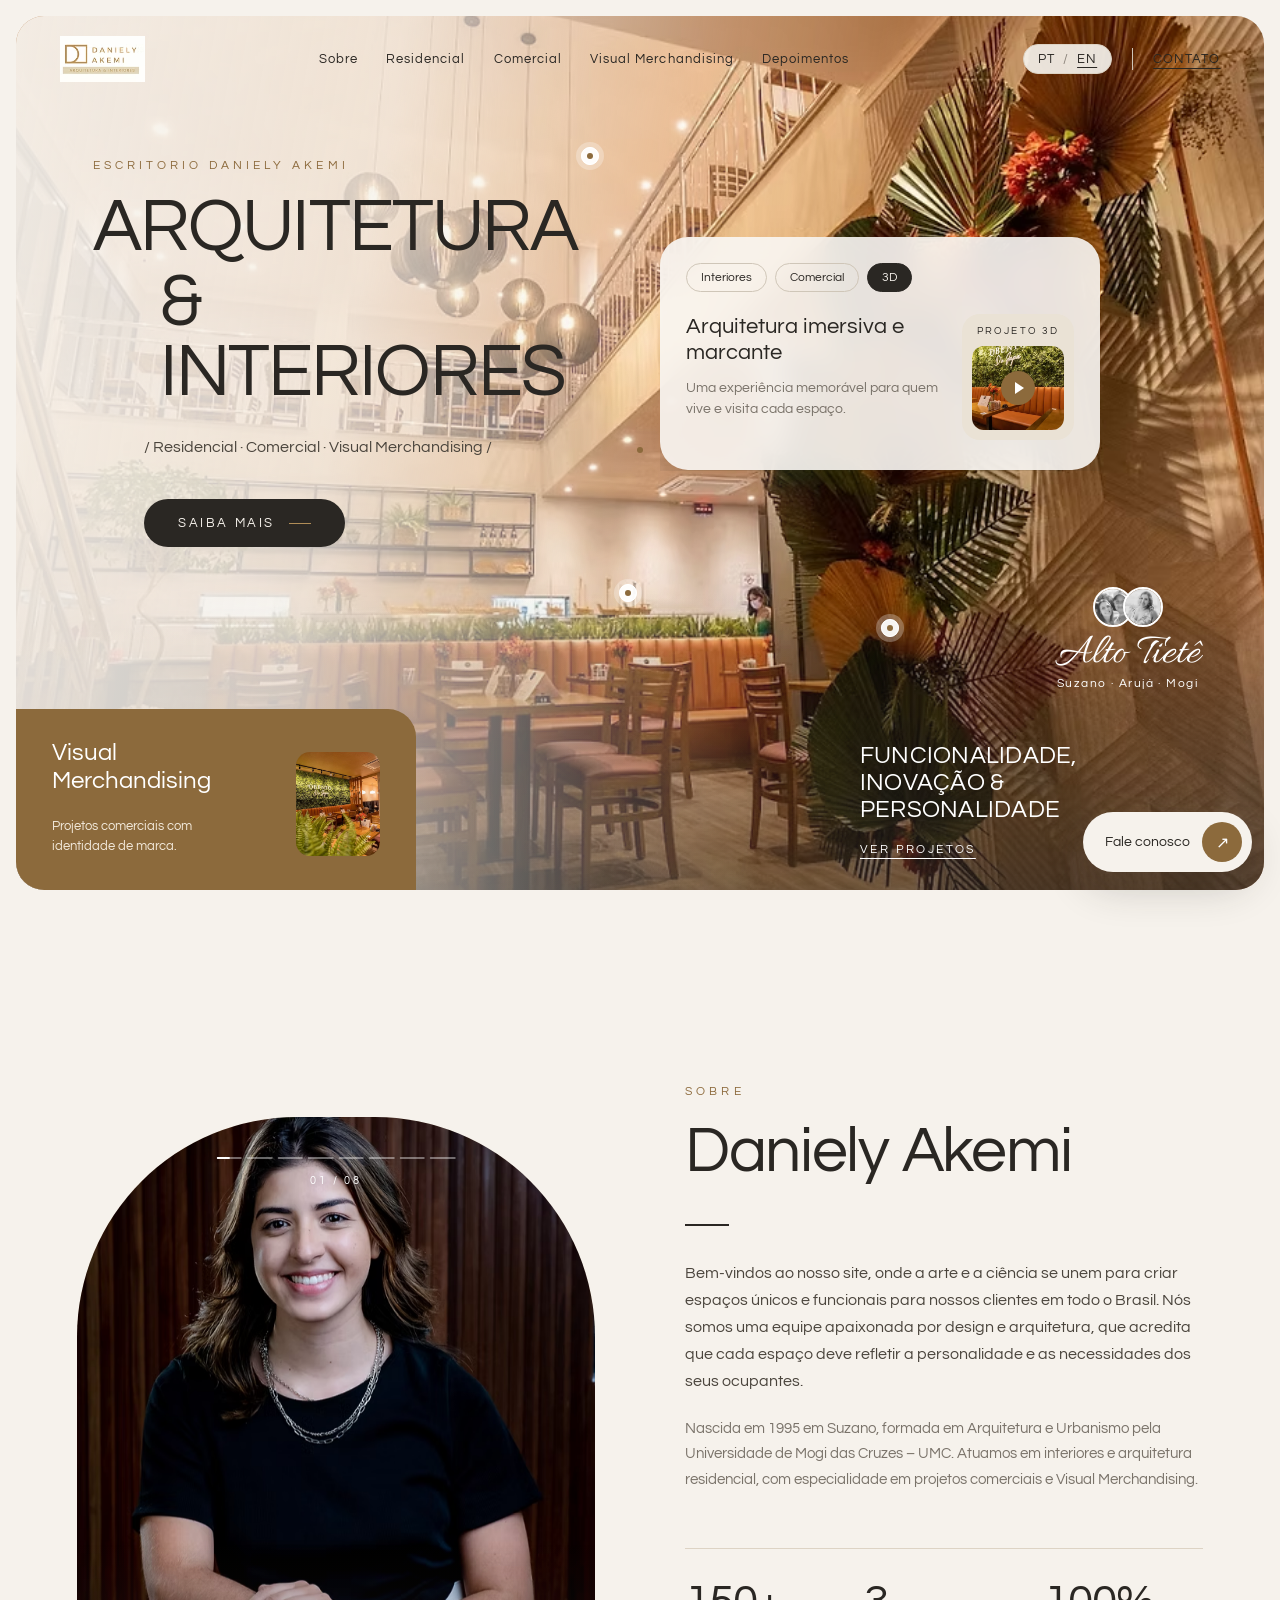
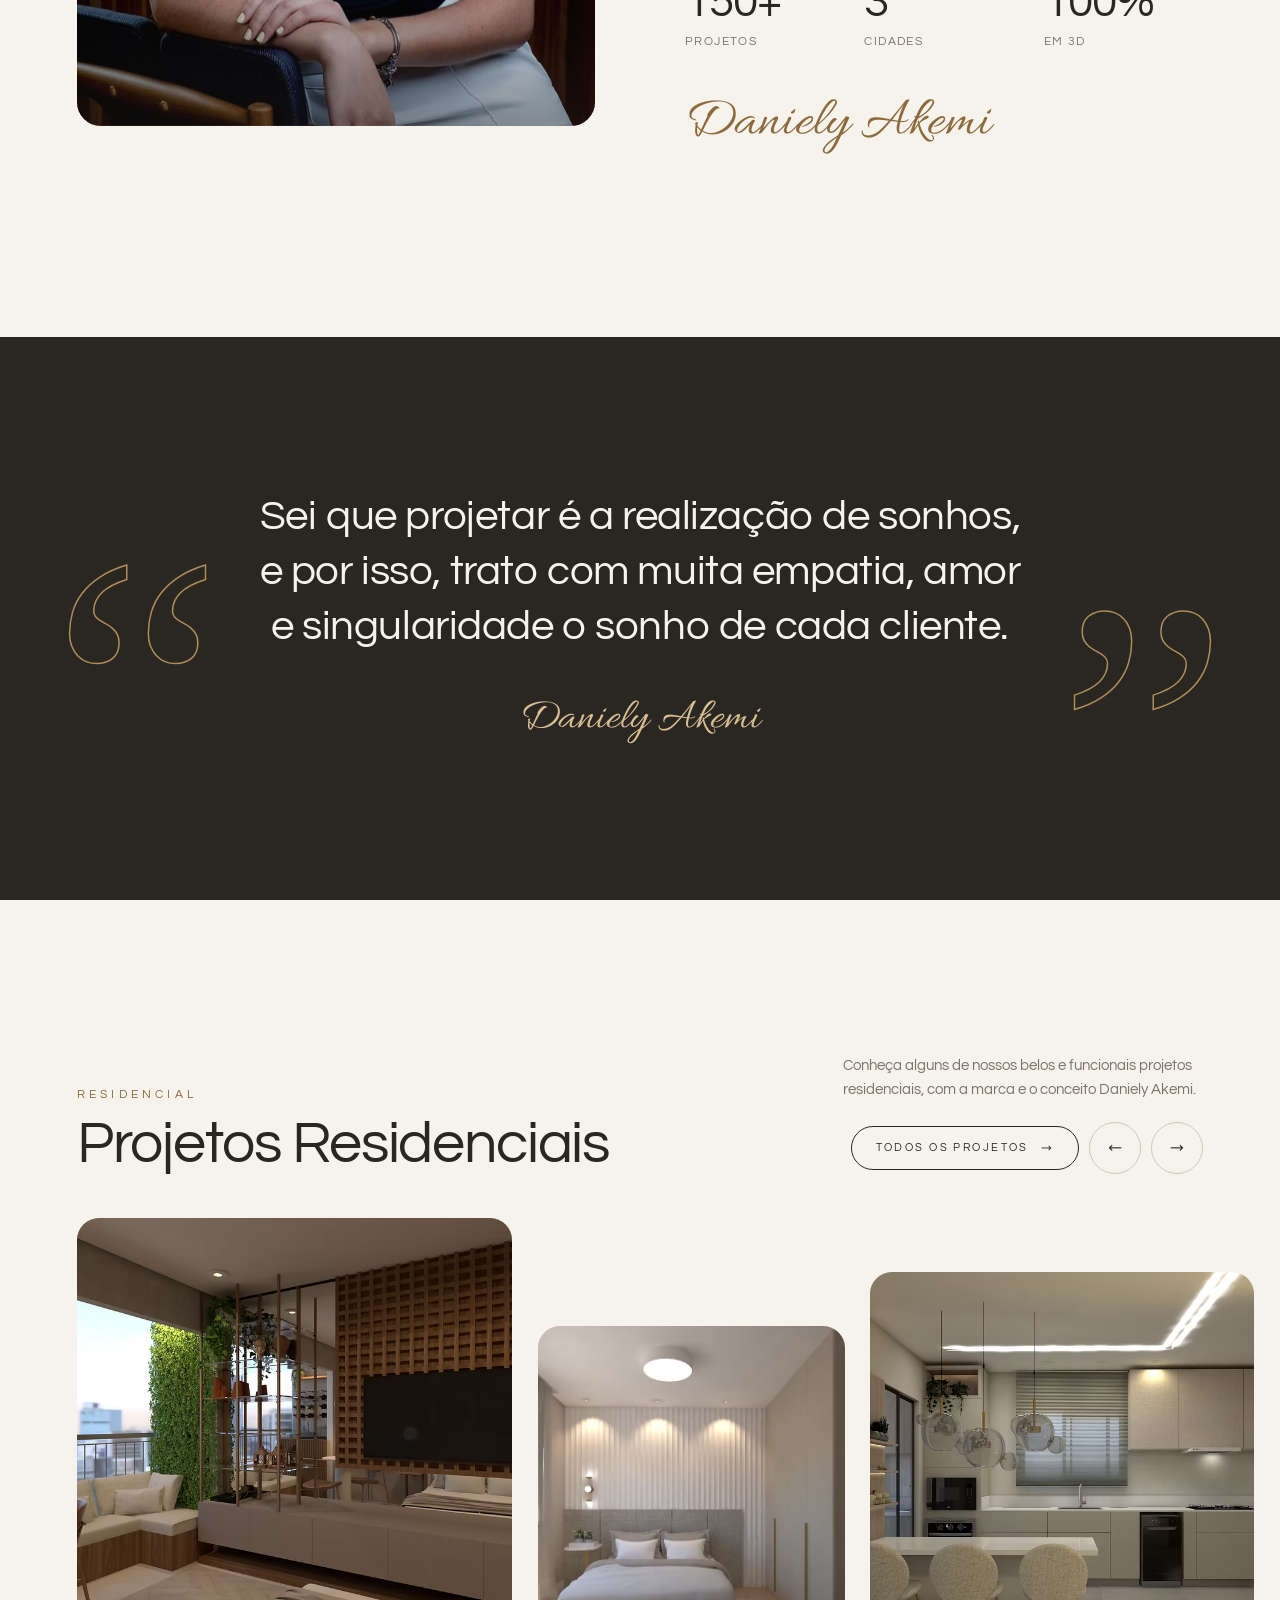
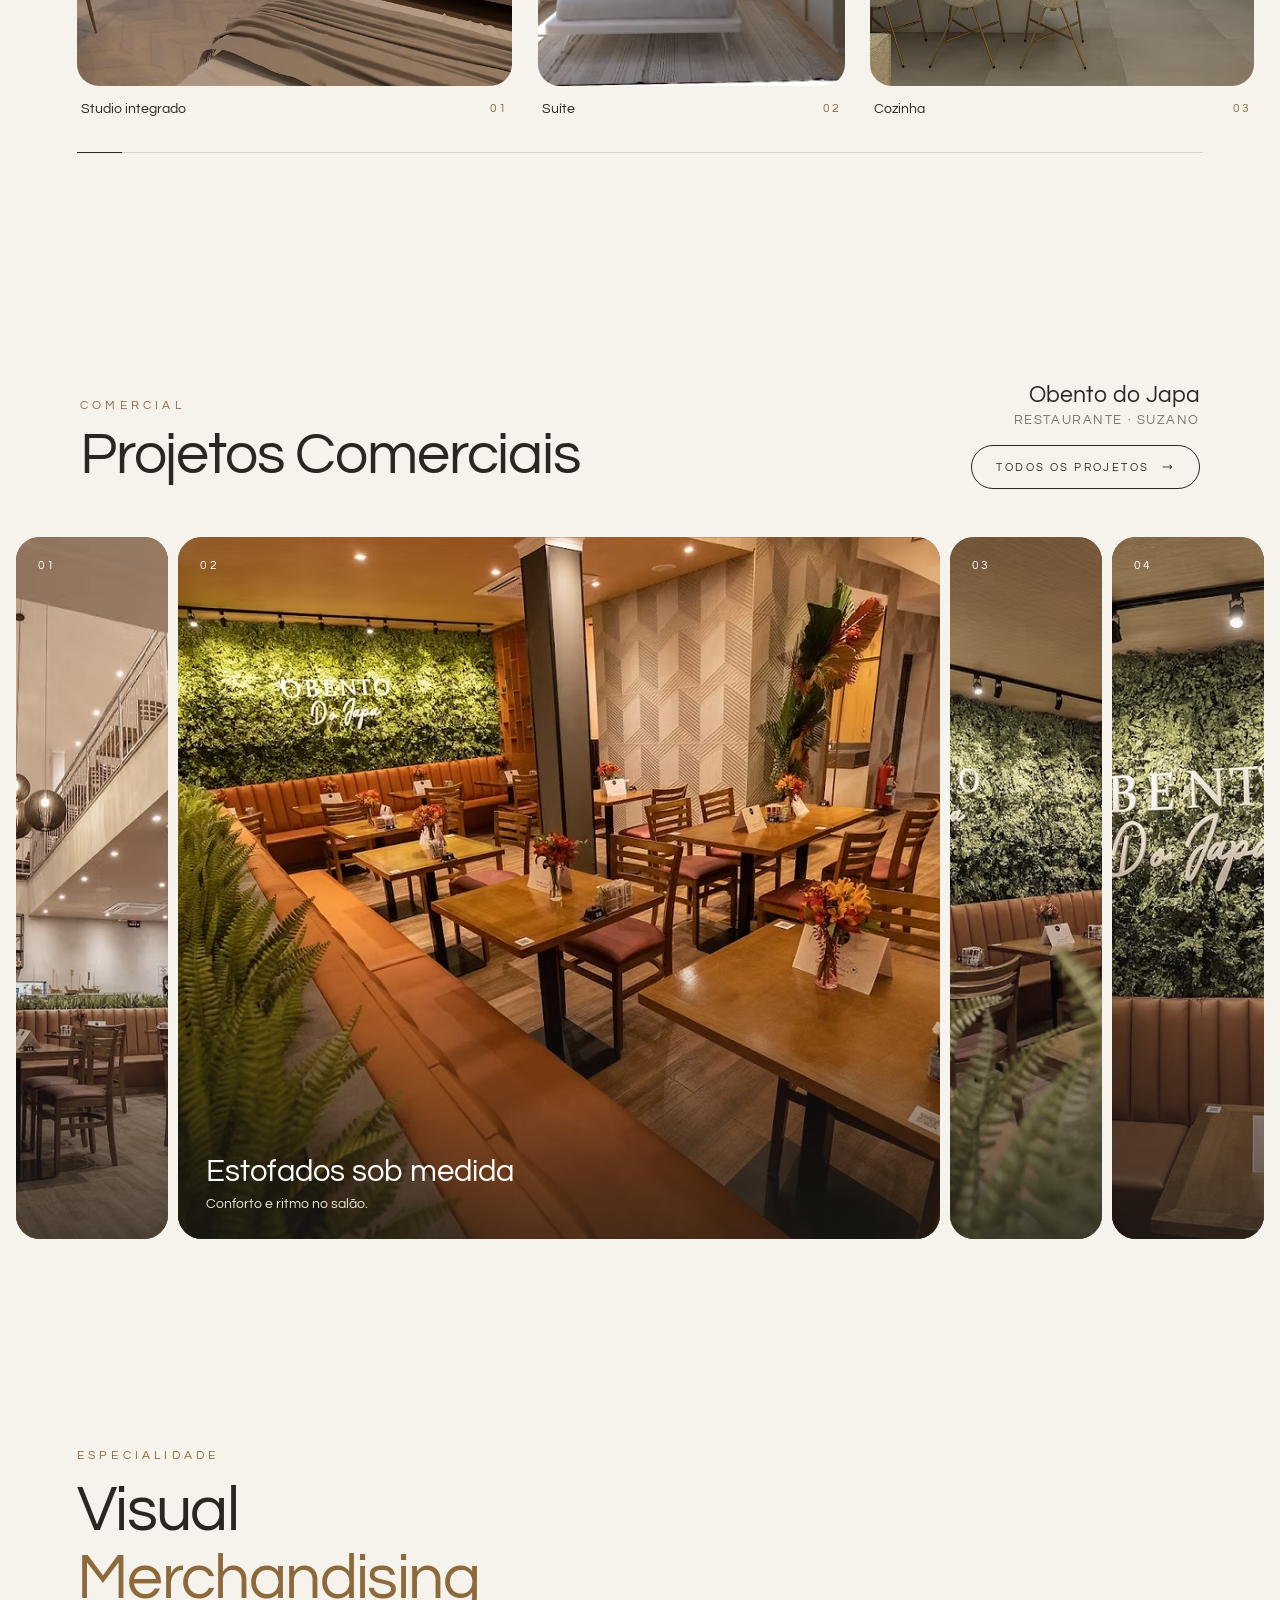
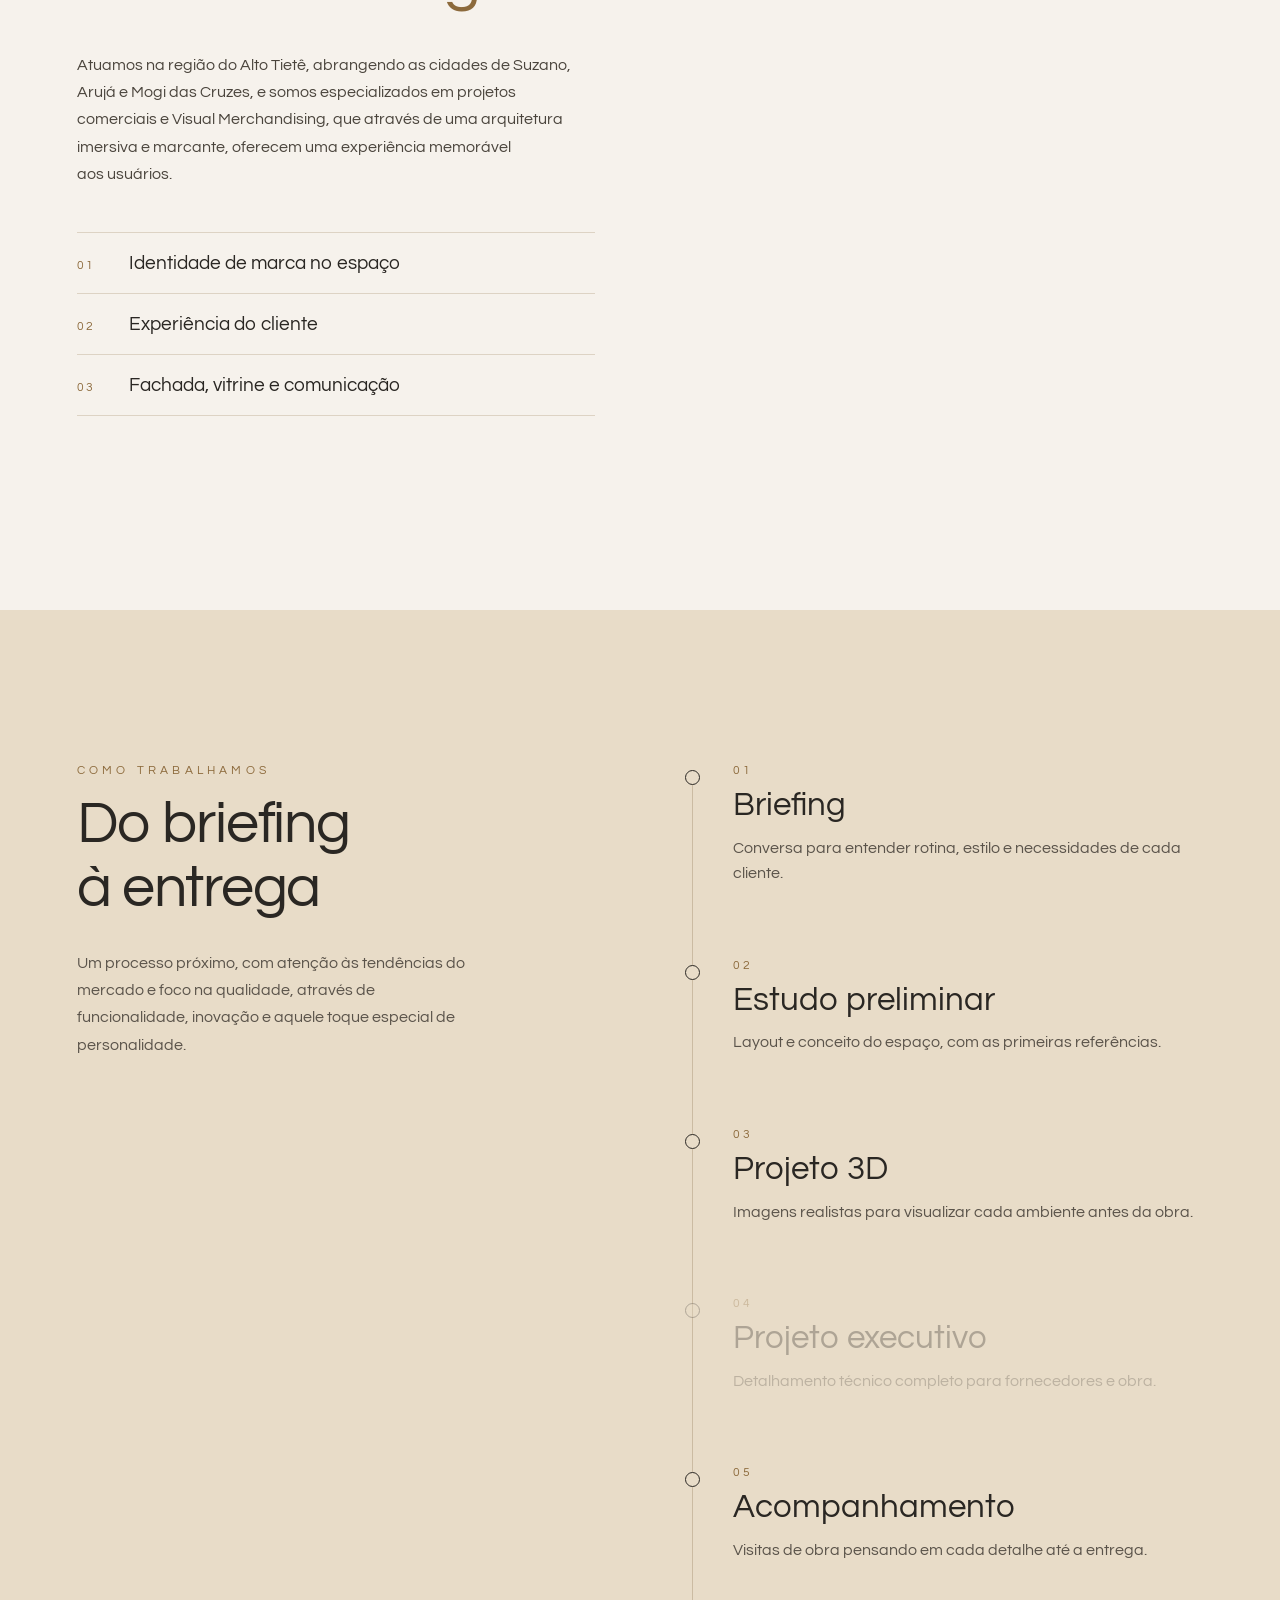
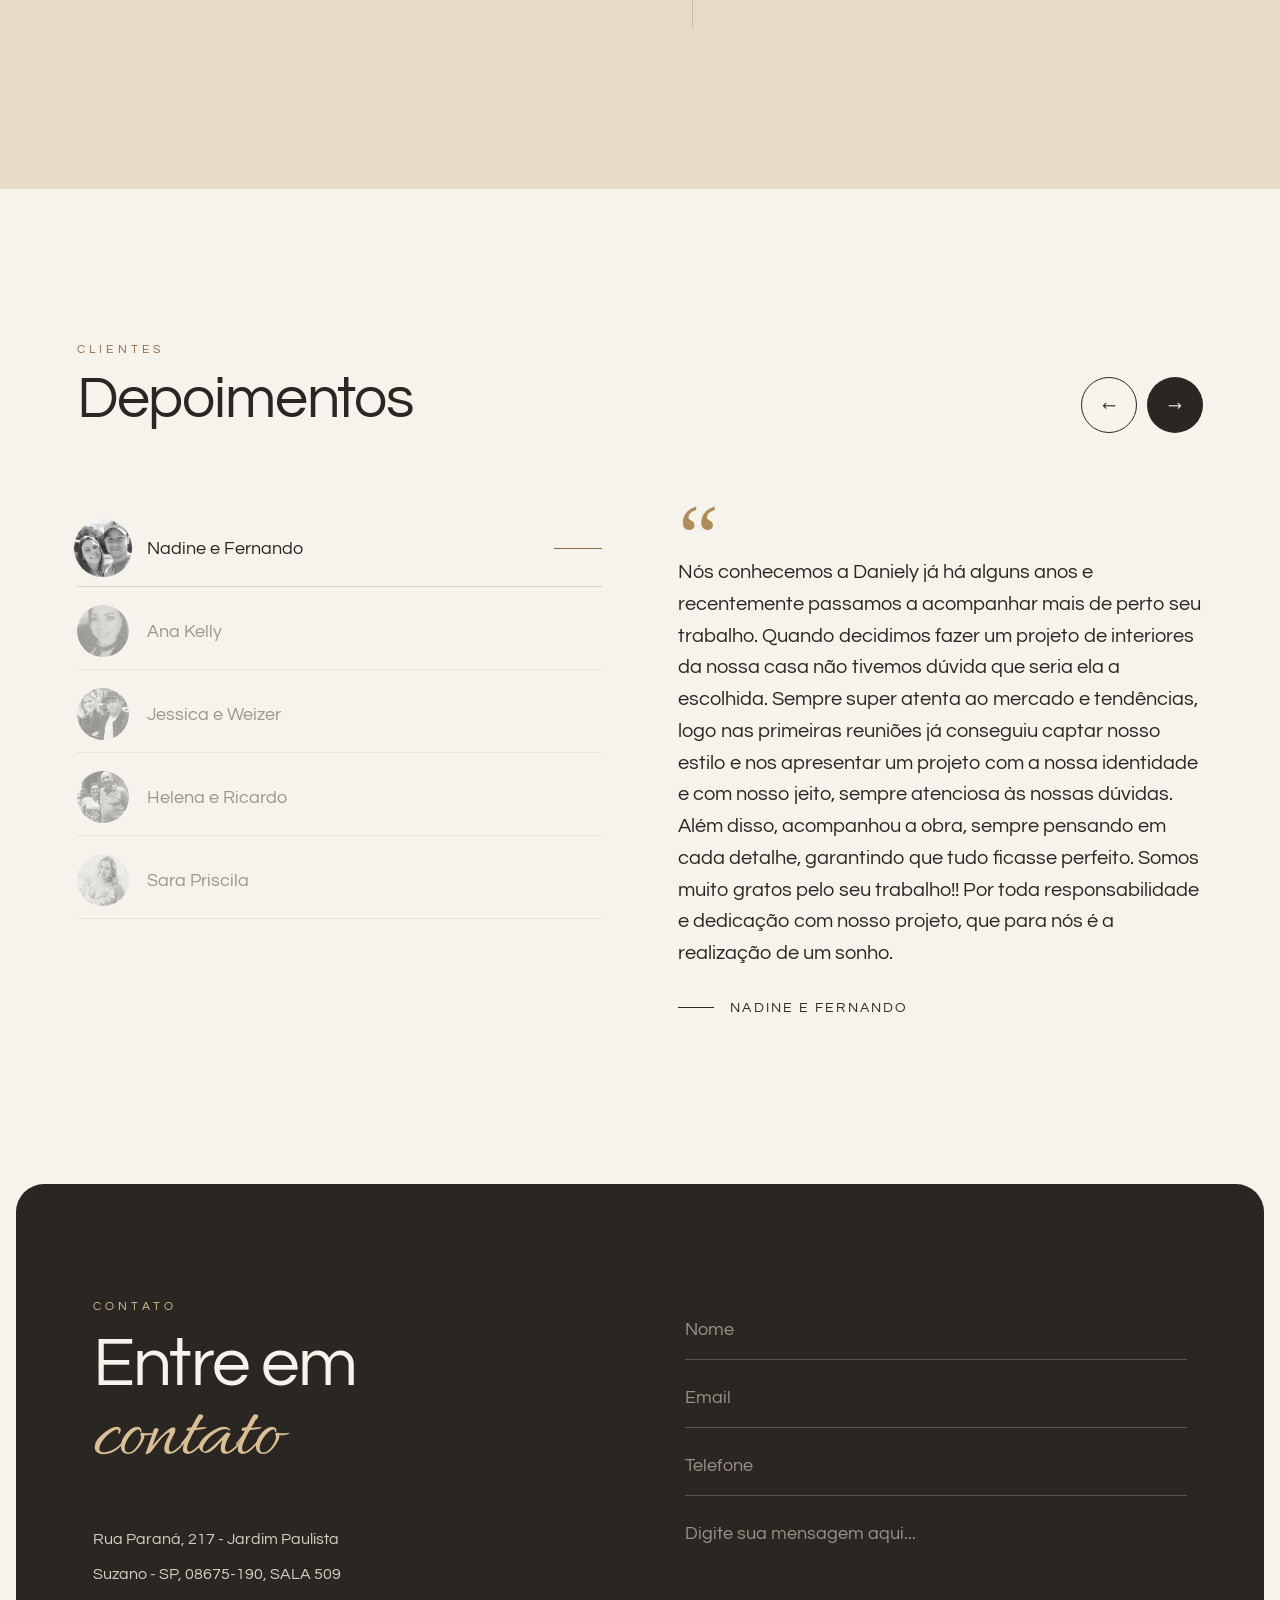
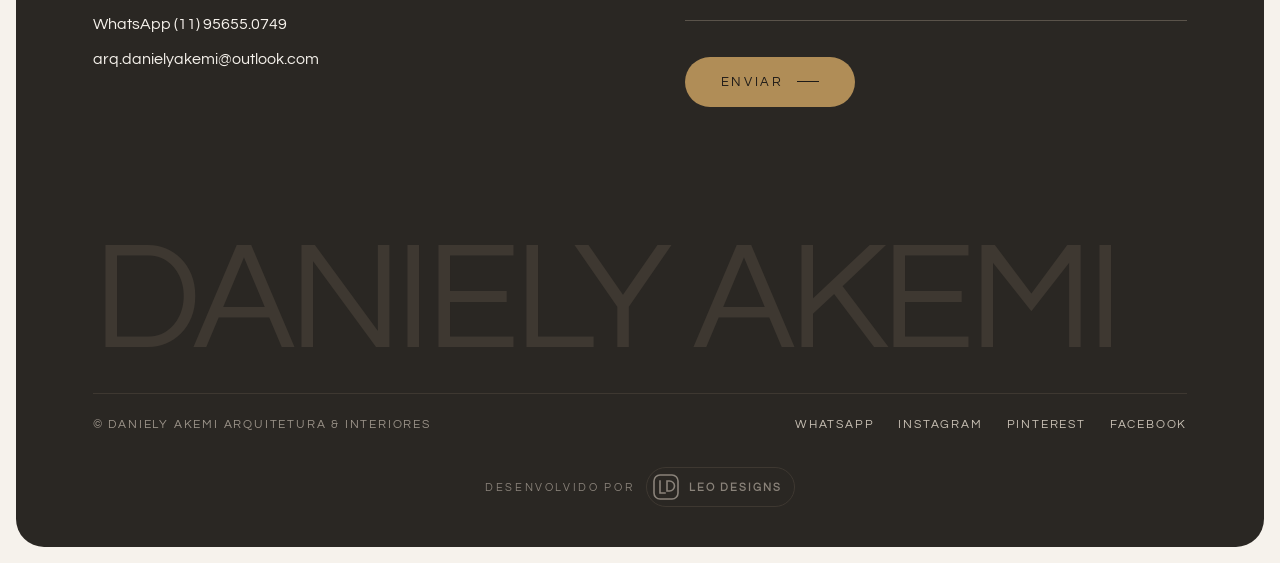
==== commit 84d162c2: "Remove tela de carregamento inicial da Home" ====
--- a/index.html
+++ b/index.html
@@ -23,19 +23,6 @@
     <div class="curtain-lab" data-curtain-lab>ARQUITETURA &amp; INTERIORES</div>
   </div>
 
-  <!-- PRELOADER -->
-  <div class="pre" data-pre>
-    <div class="pre-box">
-      <svg class="pre-frame" viewBox="0 0 162 87" preserveAspectRatio="none" aria-hidden="true"><rect data-pre-rect x="0.5" y="0.5" width="161" height="86" vector-effect="non-scaling-stroke" pathLength="400"></rect></svg>
-      <img class="pre-logo" data-pre-logo src="img/logo.png" alt="Daniely Akemi">
-    </div>
-    <div class="pre-foot">
-      <span>ARQUITETURA &amp; INTERIORES — SUZANO · SP</span>
-      <span class="pre-num" data-pre-num>000</span>
-    </div>
-    <div class="pre-bar"><div data-pre-bar></div></div>
-  </div>
-
   <!-- CURSOR -->
   <div class="cur-dot" data-cur-dot></div>
   <div class="cur-ring" data-cur-ring><span class="cur-label" data-cur-label></span></div>
--- a/css/style.css
+++ b/css/style.css
@@ -46,7 +46,6 @@
 /* CSS crítico: pinta o fundo da cortina antes do JS (evita flash branco entre páginas) */
 html[data-yknav], html[data-yknav] body { background: var(--ink) !important; }
 html[data-yknav] body::before { content: ""; position: fixed; inset: 0; background: var(--ink); z-index: 2147483647; }
-html[data-yknav] [data-pre] { display: none !important; }
 
 html, body { margin: 0; background: var(--paper); color: var(--ink); -webkit-font-smoothing: antialiased; }
 body { font-family: var(--font); }
@@ -121,27 +120,6 @@
 /* ============================================================
    HOME
    ============================================================ */
-
-/* Preloader */
-.pre {
-  position: fixed; inset: 0; z-index: 100; background: var(--paper);
-  display: flex; align-items: center; justify-content: center; clip-path: inset(0 0 0 0);
-}
-.pre-box { position: relative; width: min(70vw, 340px); aspect-ratio: 162/87; display: flex; align-items: center; justify-content: center; }
-.pre-frame { position: absolute; inset: -14px; width: calc(100% + 28px); height: calc(100% + 28px); overflow: visible; }
-.pre-frame rect { fill: none; stroke: var(--bronze); stroke-width: 1; stroke-dasharray: 400; stroke-dashoffset: 400; }
-.pre-logo {
-  width: 100%; mix-blend-mode: multiply; opacity: 0; transform: translateY(12px) scale(.96);
-  transition: opacity 1s ease, transform 1.2s var(--ease-reveal);
-}
-.pre-foot {
-  position: absolute; left: clamp(20px, 4vw, 56px); right: clamp(20px, 4vw, 56px); bottom: clamp(20px, 4vw, 48px);
-  display: flex; justify-content: space-between; align-items: flex-end; gap: 24px;
-  font-size: 12px; letter-spacing: .3em; color: var(--muted-2);
-}
-.pre-num { font-size: clamp(48px, 7vw, 96px); letter-spacing: -.02em; color: var(--ink); line-height: .8; }
-.pre-bar { position: absolute; left: 0; right: 0; bottom: 0; height: 2px; background: var(--sand); }
-.pre-bar div { height: 100%; background: var(--bronze); transform: scaleX(0); transform-origin: left; }
 
 /* Cursor customizado (só ponteiro fino) */
 .cur-dot { position: fixed; left: 0; top: 0; width: 6px; height: 6px; margin: -3px 0 0 -3px; border-radius: 50%; background: var(--brown); z-index: 90; pointer-events: none; opacity: 0; }
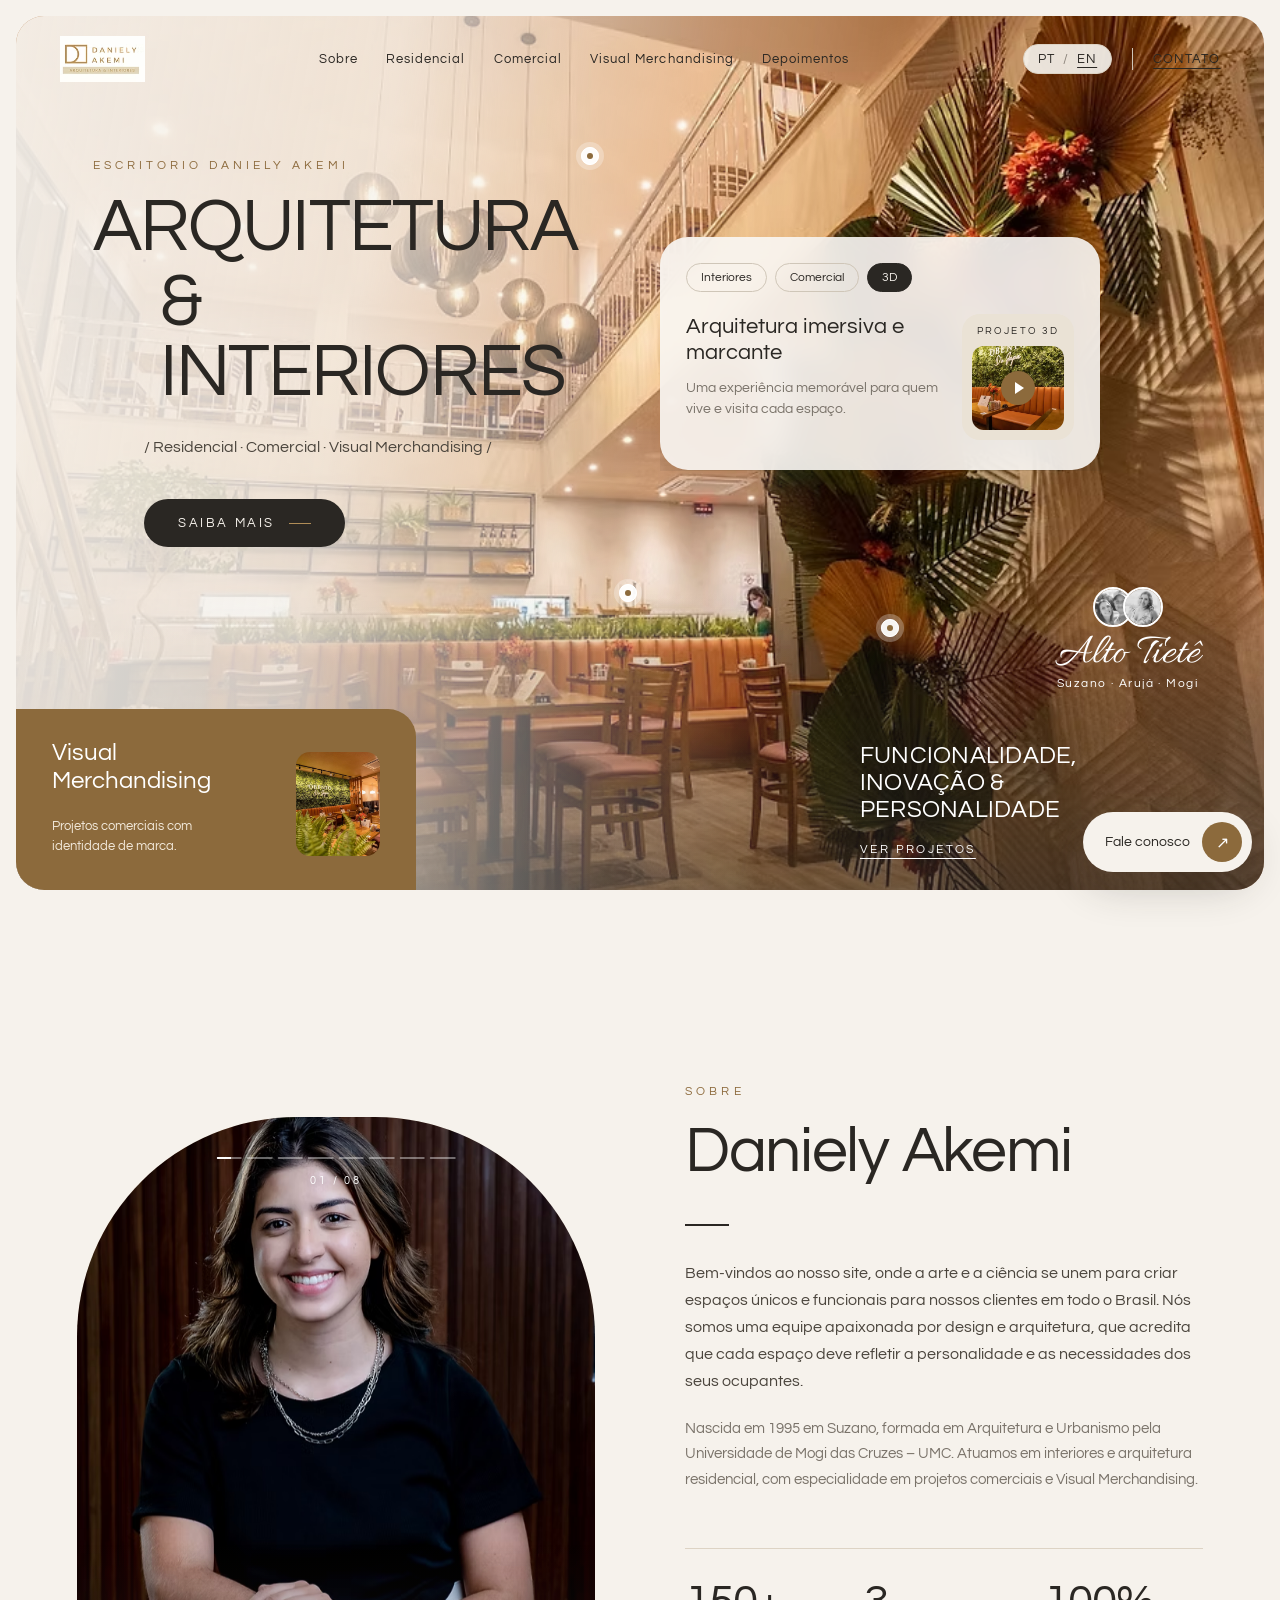
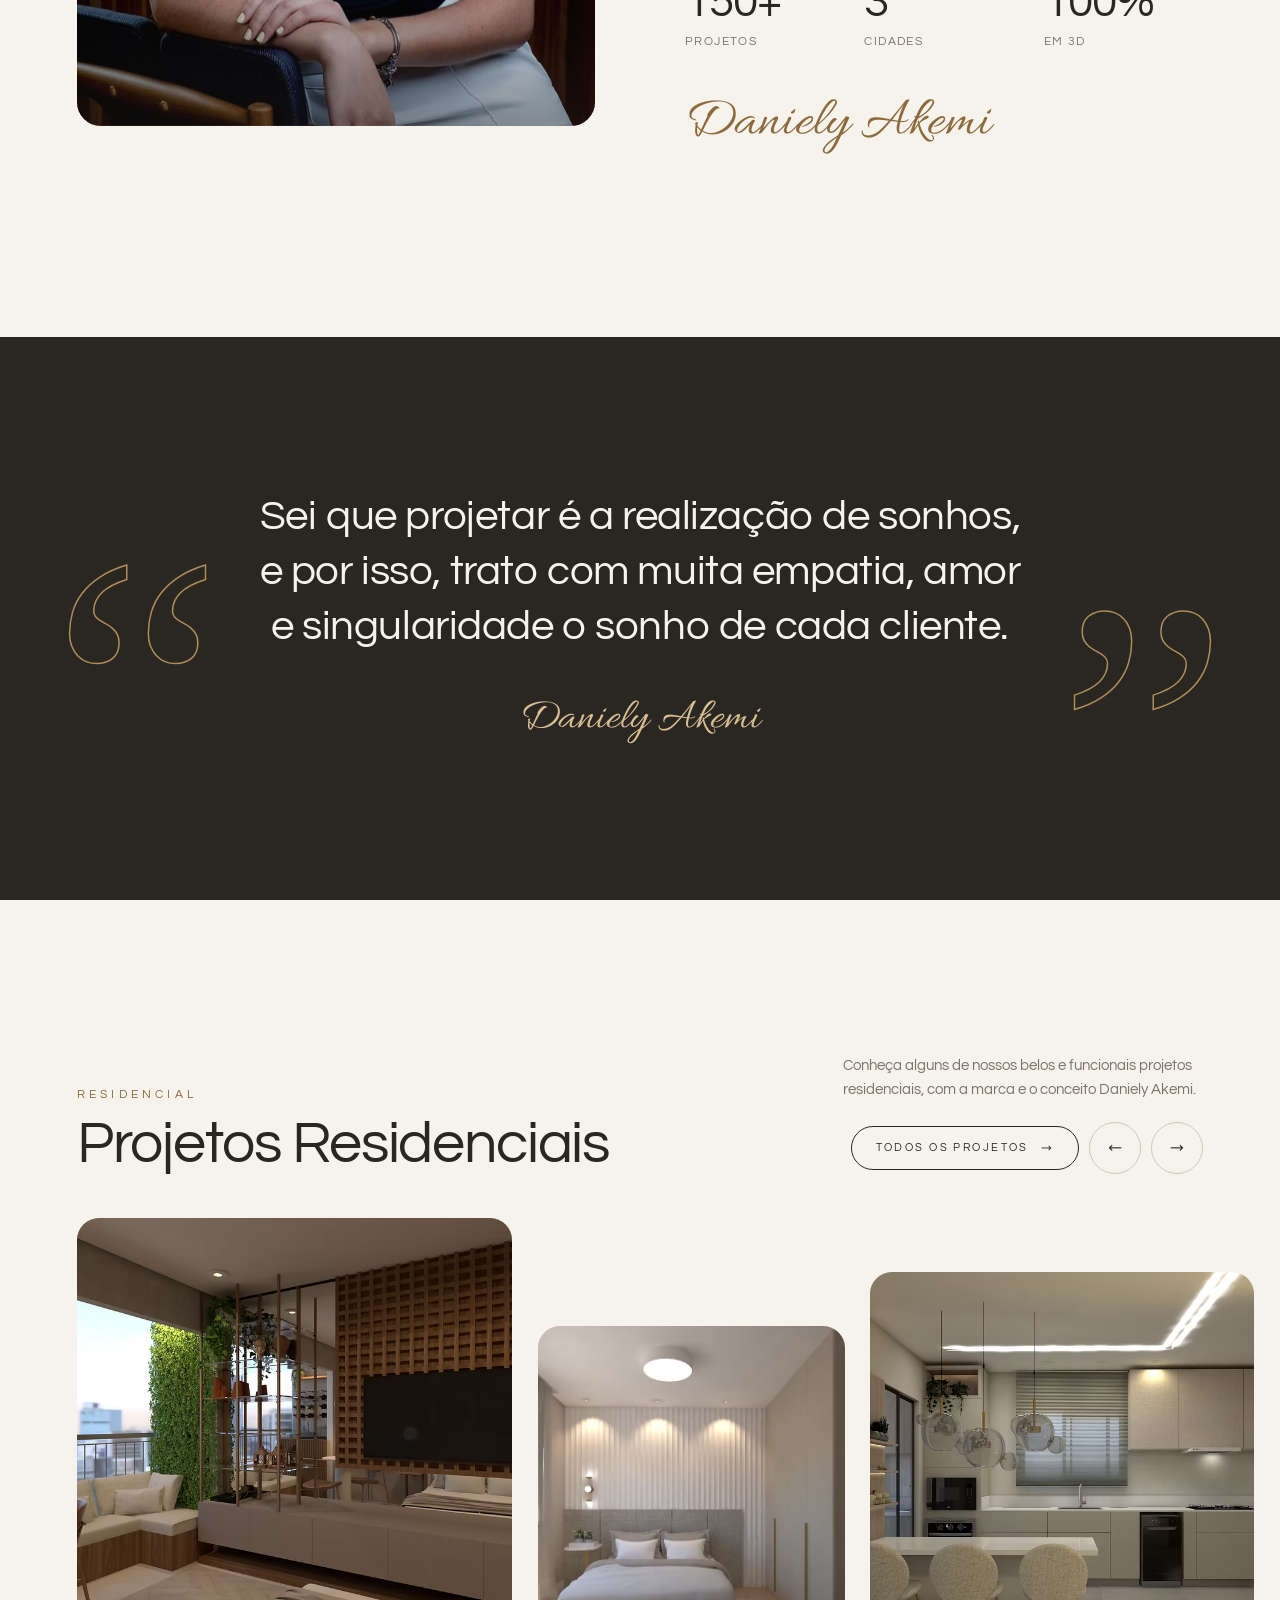
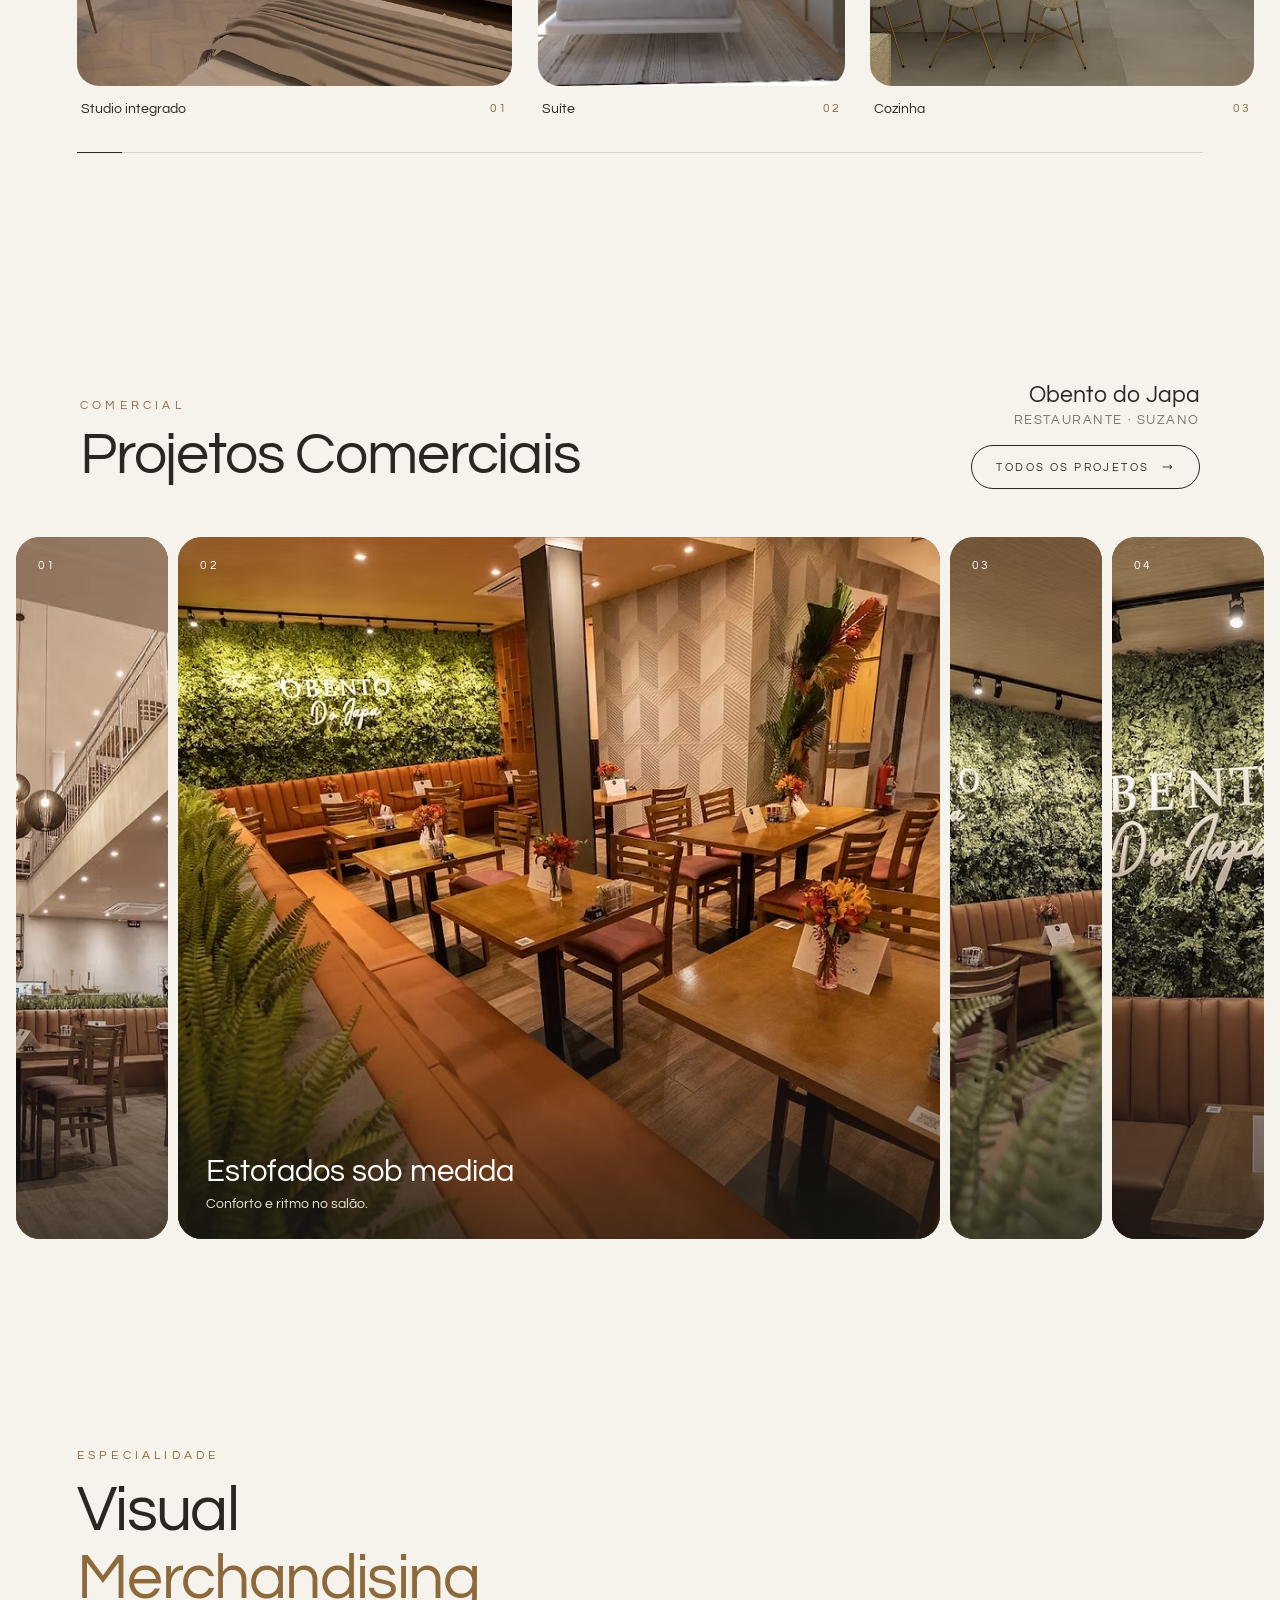
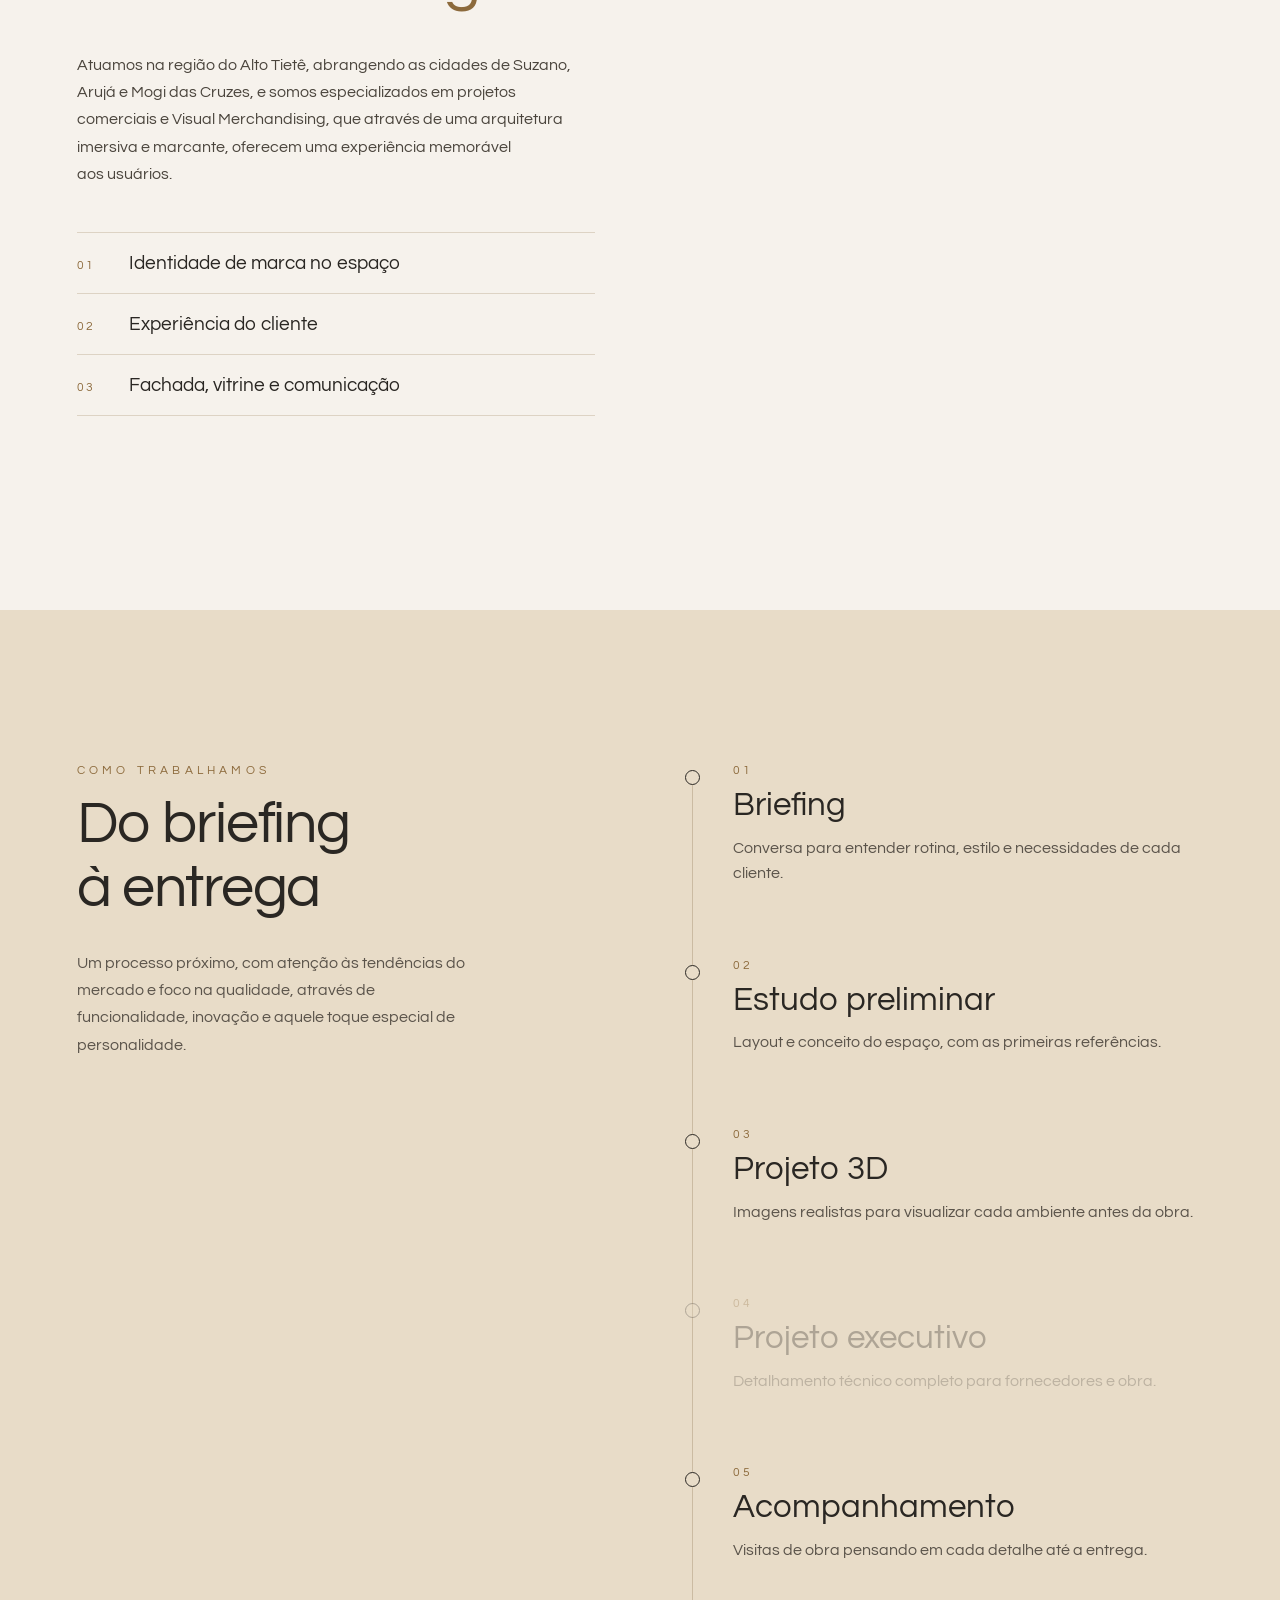
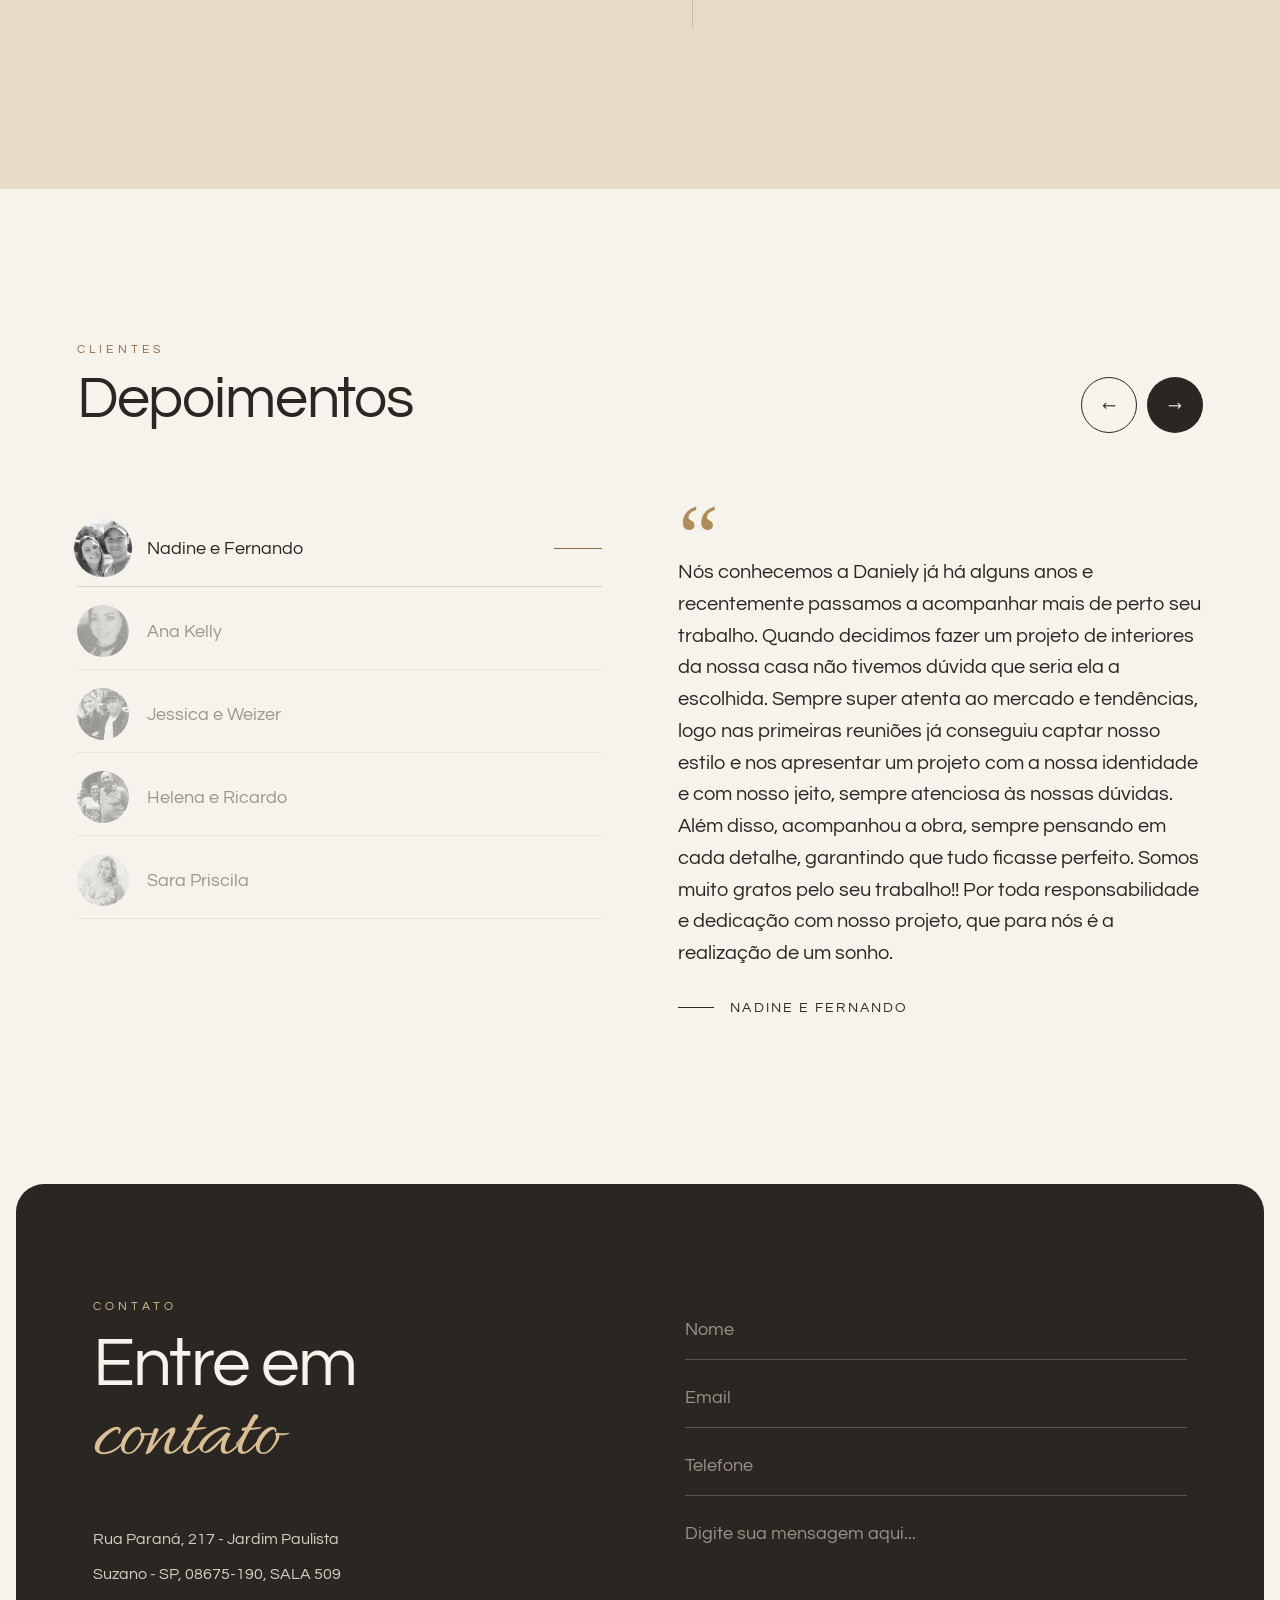
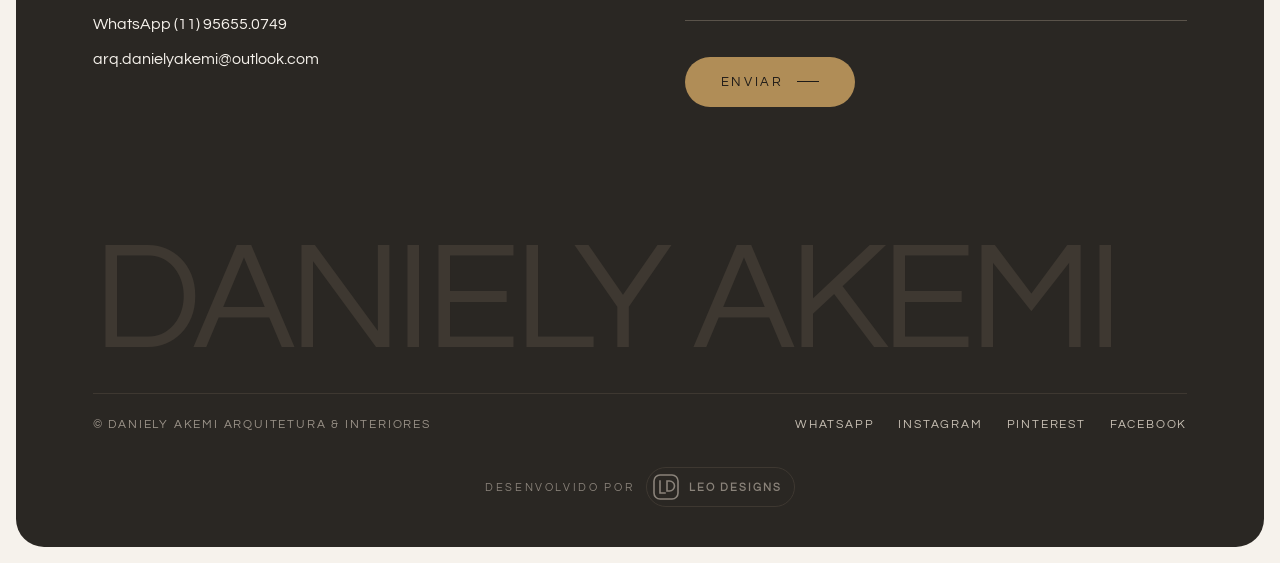
==== commit 6f2ef4b3: "Responsivo: menu mobile, ajustes de layout para celular e tablet, fontes nao-bloqueantes" ====
--- a/index.html
+++ b/index.html
@@ -12,7 +12,8 @@
 </script>
 <link rel="preconnect" href="https://fonts.googleapis.com">
 <link rel="preconnect" href="https://fonts.gstatic.com" crossorigin>
-<link href="https://fonts.googleapis.com/css2?family=Questrial&amp;family=Allura&amp;display=swap" rel="stylesheet">
+<link href="https://fonts.googleapis.com/css2?family=Questrial&amp;family=Allura&amp;display=swap" rel="stylesheet" media="print" onload="this.media='all'">
+<noscript><link href="https://fonts.googleapis.com/css2?family=Questrial&amp;family=Allura&amp;display=swap" rel="stylesheet"></noscript>
 <link rel="stylesheet" href="css/style.css">
 </head>
 <body>
@@ -41,8 +42,27 @@
       <span class="lang"><span>PT</span><span class="lang-sep">/</span><a href="https://www.danielyakemiarquitetura.com.br/en">EN</a></span>
       <span class="nav-sep"></span>
       <a class="nav-cta" href="#contato" data-mag>CONTATO</a>
+      <button class="nav-burger" id="burger" aria-label="Abrir menu" aria-expanded="false" aria-controls="menu"><i></i><i></i></button>
     </div>
   </header>
+
+  <!-- MENU MOBILE -->
+  <div class="menu" id="menu" aria-hidden="true">
+    <button class="menu-close" id="menu-close">FECHAR ✕</button>
+    <nav class="menu-links" aria-label="Menu">
+      <a href="#topo">Início</a>
+      <a href="#sobre">Sobre</a>
+      <a href="projetos.html#residencial">Residencial</a>
+      <a href="projetos.html#comercial">Comercial</a>
+      <a href="#vm">Visual Merchandising</a>
+      <a href="#depoimentos">Depoimentos</a>
+      <a href="#contato">Contato</a>
+    </nav>
+    <div class="menu-foot">
+      <a href="https://wa.me/5511956550749">WhatsApp (11) 95655.0749</a>
+      <a href="mailto:arq.danielyakemi@outlook.com">arq.danielyakemi@outlook.com</a>
+    </div>
+  </div>
 
   <main>
   <!-- HERO -->
@@ -299,7 +319,7 @@
   </footer>
 
   <!-- WhatsApp -->
-  <a class="wa" href="https://wa.me/5511956550749" data-mag data-cursor="Olá">Fale conosco <span>↗</span></a>
+  <a class="wa" href="https://wa.me/5511956550749" data-mag data-cursor="Olá" aria-label="Fale conosco no WhatsApp"><b>Fale conosco</b> <span>↗</span></a>
 
   <!-- LIGHTBOX -->
   <div class="lb-home" id="lb" role="dialog" aria-modal="true" aria-label="Galeria">
--- a/css/style.css
+++ b/css/style.css
@@ -522,3 +522,143 @@
   .js [data-mask] { clip-path: none; }
   .js [data-mask-img] { transform: none; }
 }
+
+/* ============================================================
+   RESPONSIVO
+   ============================================================ */
+
+/* ---------- Menu mobile (Home) ---------- */
+.nav-burger {
+  display: none; position: relative; flex: none; width: 44px; height: 44px; padding: 0; border-radius: 50%;
+  border: 1px solid var(--line-2); background: rgba(246, 242, 236, .92); cursor: pointer;
+}
+.nav-burger i { position: absolute; left: 13px; right: 13px; height: 1px; background: var(--ink); }
+.nav-burger i:nth-child(1) { top: 18px; }
+.nav-burger i:nth-child(2) { top: 25px; }
+.menu {
+  position: fixed; inset: 0; z-index: 120; background: var(--ink); color: var(--paper);
+  display: flex; flex-direction: column; justify-content: center; gap: 40px;
+  padding: 96px var(--pad-x) 40px; overflow-y: auto;
+  clip-path: inset(0 0 100% 0); visibility: hidden; transition: clip-path .9s var(--ease-curtain), visibility 0s .9s;
+}
+.menu-open .menu { clip-path: inset(0 0 0 0); visibility: visible; transition: clip-path .9s var(--ease-curtain); }
+.menu-close {
+  position: absolute; top: 24px; right: var(--pad-x); background: none; border: 1px solid var(--ink-5); color: var(--paper);
+  border-radius: 999px; padding: 12px 22px; font-size: 11px; letter-spacing: .2em; cursor: pointer;
+}
+.menu-links { display: flex; flex-direction: column; gap: 4px; }
+.menu-links a {
+  font-size: clamp(30px, 8.5vw, 52px); line-height: 1.15; letter-spacing: -.02em; padding: 6px 0; color: var(--paper);
+  opacity: 0; transform: translateY(24px); transition: opacity .6s ease, transform .8s var(--ease-reveal), color .3s;
+}
+.menu-links a:hover { color: var(--gold); }
+.menu-open .menu-links a { opacity: 1; transform: none; }
+.menu-open .menu-links a:nth-child(1) { transition-delay: .25s; }
+.menu-open .menu-links a:nth-child(2) { transition-delay: .31s; }
+.menu-open .menu-links a:nth-child(3) { transition-delay: .37s; }
+.menu-open .menu-links a:nth-child(4) { transition-delay: .43s; }
+.menu-open .menu-links a:nth-child(5) { transition-delay: .49s; }
+.menu-open .menu-links a:nth-child(6) { transition-delay: .55s; }
+.menu-open .menu-links a:nth-child(7) { transition-delay: .61s; }
+.menu-foot { display: flex; flex-direction: column; gap: 8px; font-size: 15px; color: var(--muted-4); }
+.menu-foot a { color: var(--paper); }
+.wa b { font-weight: 400; }
+
+/* ---------- Tablet / abaixo de 1080px ---------- */
+@media (max-width: 1079px) {
+  .nav-burger { display: block; }
+  .hero-shade {
+    background: linear-gradient(100deg, rgba(246, 242, 236, .94) 0%, rgba(246, 242, 236, .8) 28%, rgba(246, 242, 236, .2) 52%, rgba(246, 242, 236, 0) 64%),
+                linear-gradient(0deg, rgba(42, 39, 35, .76) 0%, rgba(42, 39, 35, .34) 26%, rgba(42, 39, 35, 0) 46%);
+  }
+}
+
+/* ---------- Tablet pequeno / celular grande ---------- */
+@media (max-width: 760px) {
+  .hero-shade {
+    background: linear-gradient(180deg, rgba(246, 242, 236, .94) 0%, rgba(246, 242, 236, .82) 40%, rgba(246, 242, 236, .18) 64%, rgba(246, 242, 236, 0) 74%),
+                linear-gradient(0deg, rgba(42, 39, 35, .62) 0%, rgba(42, 39, 35, 0) 34%);
+  }
+  .hero-main { gap: 28px; padding-top: 118px; }
+  .hero-cta, .hero-sub > div { padding-left: 0; }
+  .hero-card-col { justify-content: flex-start; }
+  .hero-foot { gap: 0; }
+  .hero-vm { max-width: none; border-radius: 0 28px 0 0; }
+  .hero-meta { justify-content: flex-start; padding: 28px 24px 30px; gap: 22px; }
+  .hero-region { text-align: left; }
+  .avatars { justify-content: flex-start; }
+  .about-photo { border-radius: 160px 160px 24px 24px; }
+  .res-side { align-items: flex-start; width: 100%; }
+  .res-ctrls { justify-content: flex-start; gap: 8px; }
+  .res-ctrls .btn-outline { padding: 12px 18px; letter-spacing: .16em; }
+  .res-ctrls .circ { width: 46px; height: 46px; }
+  .com-info { text-align: left; }
+  .com-row { height: clamp(420px, 68vh, 560px); gap: 6px; }
+  .com-item { border-radius: 18px; min-width: 44px; }
+  .com-item.active { flex: 8 1 0%; }
+  .com-cap { left: 18px; right: 18px; bottom: 22px; }
+  .com-num { left: 14px; top: 16px; }
+  .vm-inset-wrap { left: 0; width: 42%; }
+  .steps { padding-left: 40px; }
+  .step-dot { left: -40px; }
+  .proc-sticky { position: static; }
+  .tests-ctrls .circ-lg { width: 48px; height: 48px; }
+  .t-item img { width: 44px; height: 44px; }
+  .big-name { font-size: clamp(30px, 11.4vw, 200px); }
+  .foot-row { flex-direction: column; gap: 14px; }
+  .contact-box { border-radius: 22px; }
+  .quote-mark { font-size: 200px; }
+}
+
+/* ---------- Celular ---------- */
+@media (max-width: 520px) {
+  .nav-cta, .nav-sep { display: none; }
+  .nav { gap: 12px; }
+  .lang { padding: 6px 12px; }
+  .wa { padding: 8px; right: 14px; bottom: 14px; gap: 0; }
+  .wa b { display: none; }
+  .wa span { width: 48px; height: 48px; }
+  .devby { flex-direction: column; gap: 12px; text-align: center; }
+  .hero-card { padding: 22px 20px 24px; }
+  .hero-3d { width: 104px; }
+  .hot-tip { width: 170px; }
+  .stats { gap: 12px; }
+  .res-cta { padding: 24px; }
+  .form input, .form textarea { font-size: 16px; padding: 18px 0; }
+  .lb-home .lb-bar { padding: 20px; letter-spacing: .12em; font-size: 12px; }
+  .lb-home .lb-stage { padding: 0 12px 24px; }
+  .lb-home .lb-arrow { top: auto; bottom: 0; margin-top: 0; width: 48px; height: 48px; }
+  .lb-home .lb-arrow.prev { left: calc(50% - 56px); }
+  .lb-home .lb-arrow.next { right: calc(50% - 56px); }
+  .lb-home .lb-stage img { max-height: calc(100% - 64px); margin-bottom: 64px; }
+}
+
+/* ---------- Projetos ---------- */
+@media (max-width: 600px) {
+  .pnav { flex-wrap: wrap; gap: 12px 10px; padding: 12px 16px 14px; top: 12px; left: 12px; right: 12px; }
+  .pnav-logo { order: 1; }
+  .pnav-contact { order: 2; margin-left: auto; }
+  .pill { order: 3; width: 100%; }
+  .pill button { flex: 1; min-width: 0; }
+  .plist { padding-top: 168px; }
+  .card-img { border-radius: 20px; }
+  .card-go { right: 14px; bottom: 14px; padding: 9px 14px; }
+  .dcover { min-height: 460px; height: 78vh; }
+  .dcover-info { gap: 20px; }
+  .dcover-facts { gap: 28px; }
+  .dbar { flex-direction: column; align-items: flex-start; }
+  .dnext { border-radius: 22px; }
+  .dnext-arrow { width: 56px; height: 56px; }
+  .gallery { columns: 1; }
+  .pfoot { flex-direction: column; gap: 8px; }
+  .lb .lb-top { padding: 18px 16px; letter-spacing: .1em; }
+  .lb .lb-stage { padding: 0 12px 76px; }
+  .lb .lb-arrow { top: auto; bottom: 8px; transform: none; width: 48px; height: 48px; }
+  .lb .lb-arrow.prev { left: calc(50% - 56px); }
+  .lb .lb-arrow.next { right: calc(50% - 56px); }
+  .lb-thumbs { padding: 4px 12px 16px; }
+}
+
+@media (min-width: 601px) and (max-width: 900px) {
+  .gallery { columns: 2 260px; }
+}
